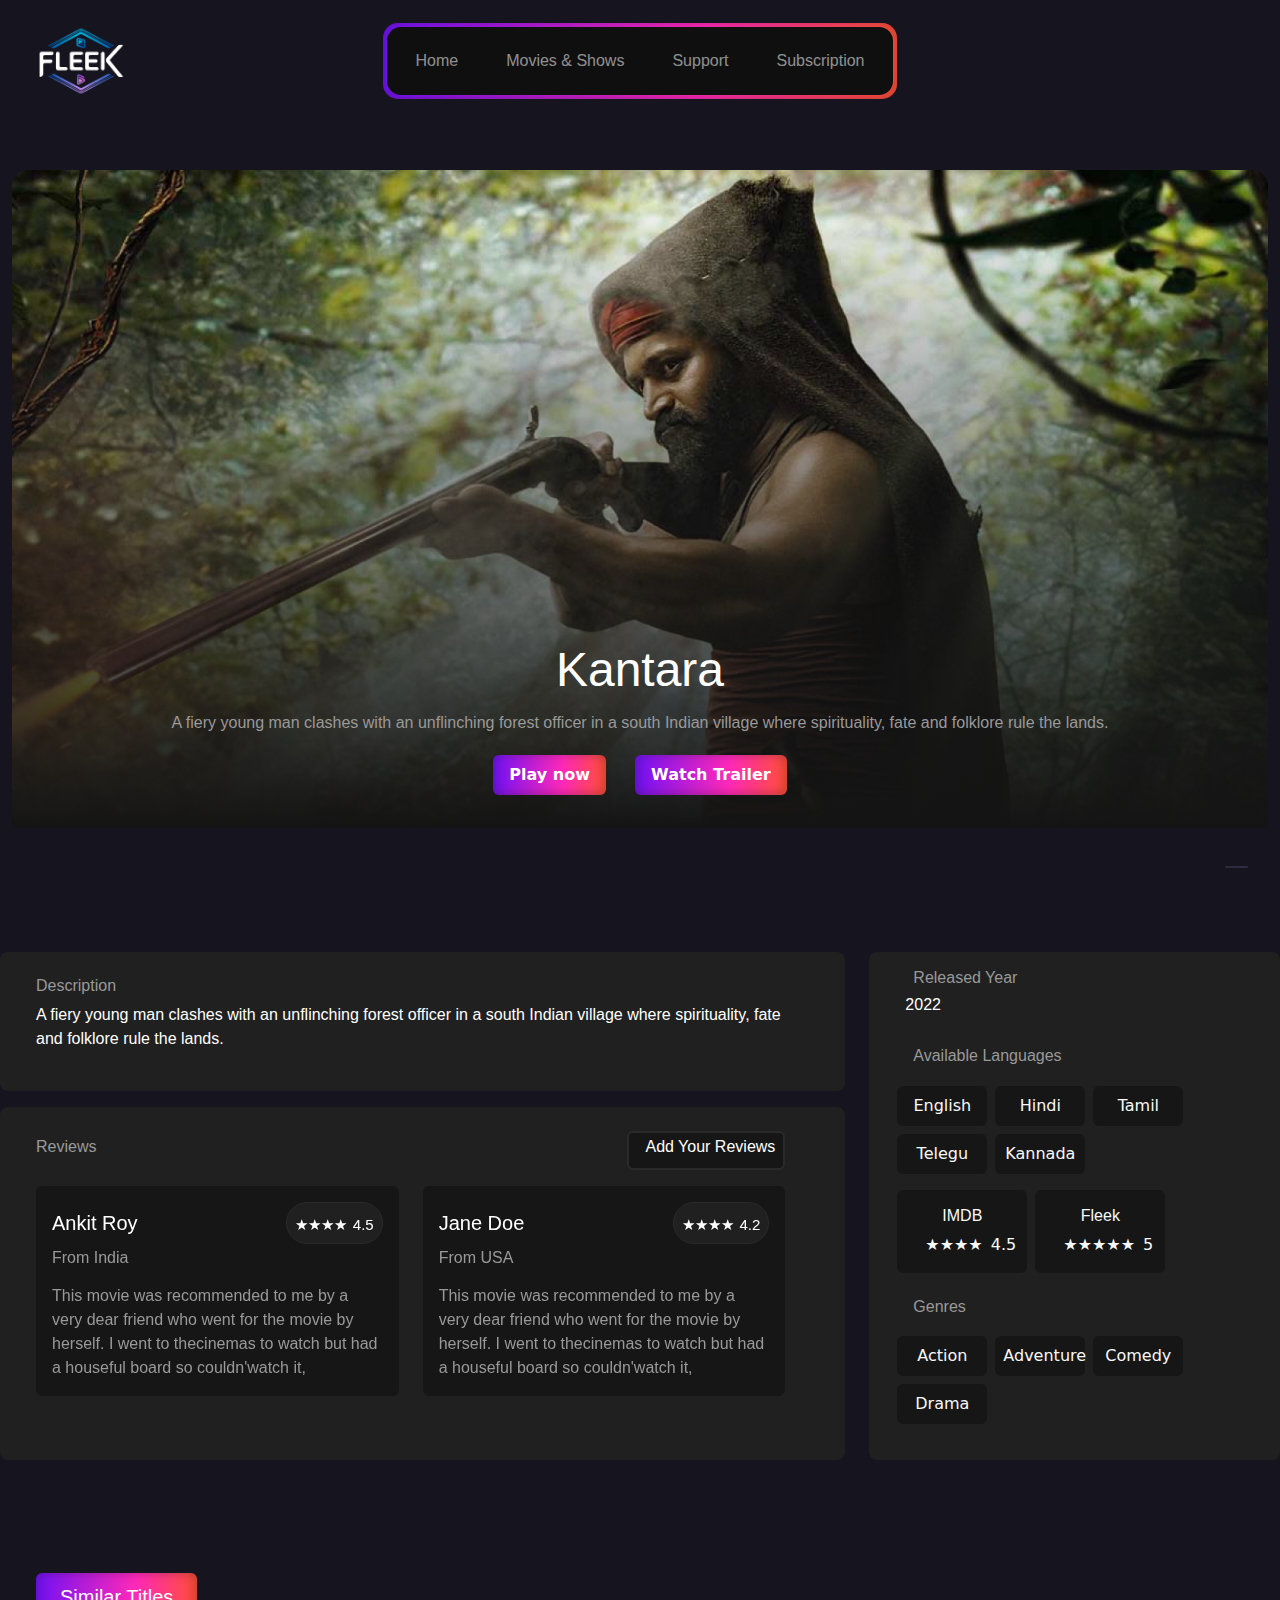
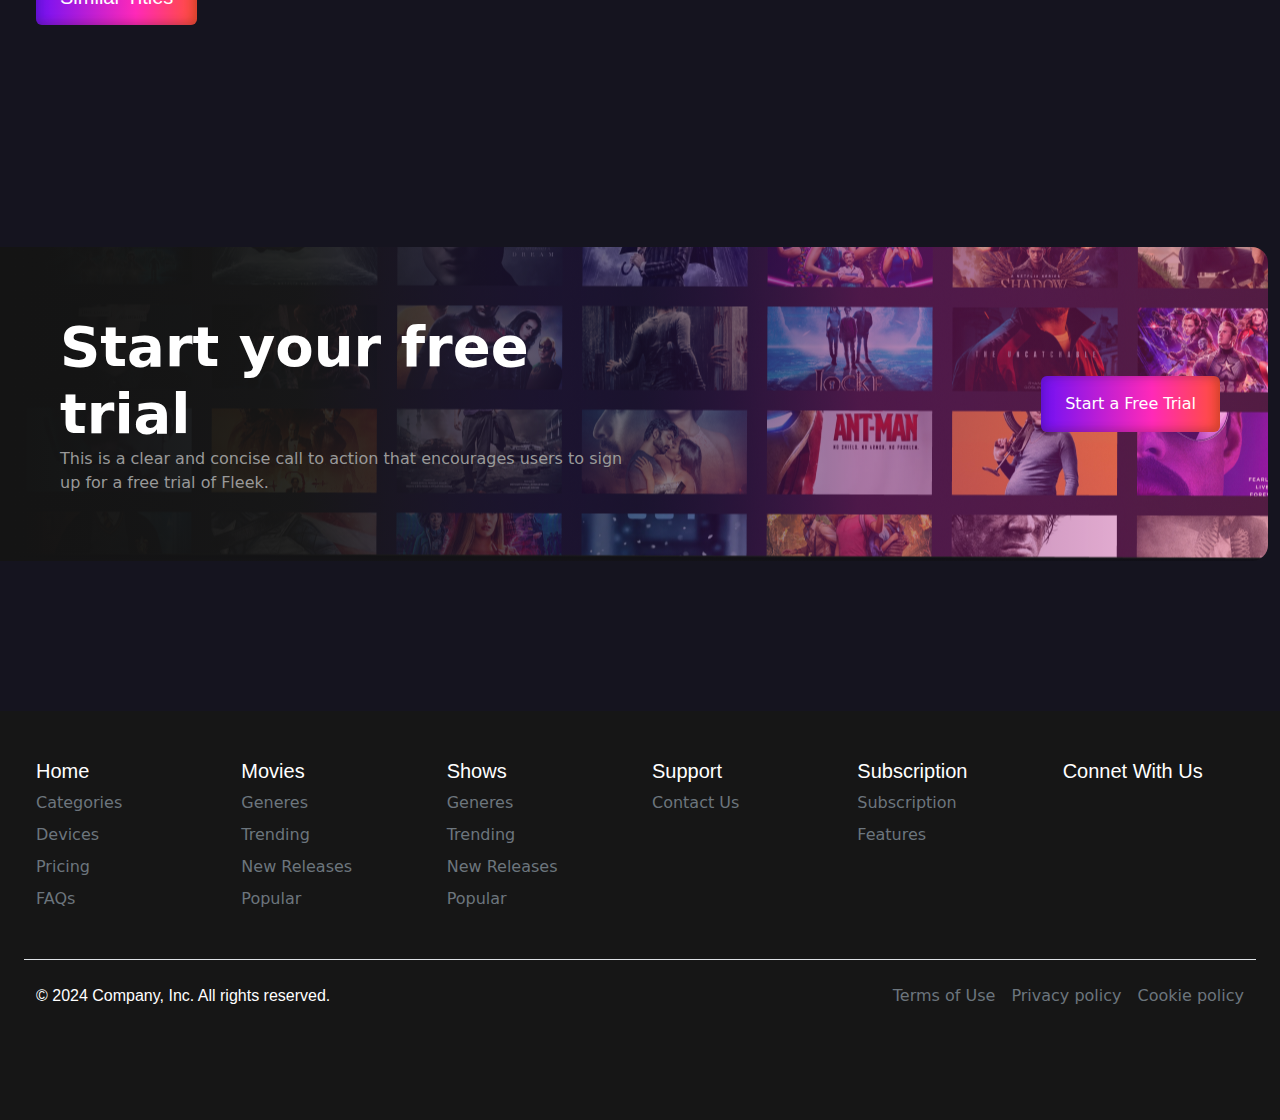
==== moviePlayer.html @ 399d99a6 "add" ====
<!DOCTYPE html>
<html lang="en">
  <head>
    <meta charset="UTF-8" />
    <meta name="viewport" content="width=device-width, initial-scale=1.0" />
    <title>Movies player</title>
    <link rel="stylesheet" href="assets/css/bootstrap.min.css" />
    <link rel="stylesheet" href="assets/css/style.css" />
    <link
      rel="stylesheet"
      href="https://cdn.jsdelivr.net/npm/swiper@11/swiper-bundle.min.css"
    />
    <script src="https://ajax.googleapis.com/ajax/libs/jquery/3.7.1/jquery.min.js"></script>
    <script
      src="https://cdn.jsdelivr.net/npm/swiper@11/swiper-bundle.min.js"
      defer
    ></script>
    <script src="assets/js/bootstrap.bundle.min.js" defer></script>
    <script src="assets/js/m&sPlayer.js" defer></script>
    <script src="assets/js/temp/tempApi.js" defer></script>
    <script src="assets/js/script.js" defer></script>
    <script src="assets/js/searchMoviesAndTv.js" defer></script>
  </head>
  <body>
    <!-- navigation bar -->
    <div class="header"></div>
    <!-- hero section -->
    <div class="container-xxl">
      <div class="card mt-5 rounded-5 border-0">
        <img
          src="assets/img/moviePcPoster.png"
          alt=""
          class="card-img rounded-4 d-none d-sm-block"
        />
        <img
          src="assets/img/movieMobilePoster.png"
          alt=""
          class="card-img rounded-4 d-block d-sm-none"
        />
        <div
          class="card-img-overlay rounded-3 d-flex flex-column justify-content-end align-items-center"
          style="
            background: linear-gradient(
              360deg,
              rgba(20, 20, 20, 1) 0%,
              rgba(20, 20, 20, 0) 100%
            );
          "
        >
          <div
            class="playerSectionTxt d-flex flex-column justify-content-center align-items-center gap-4 gap-sm-1"
          >
            <h1 class="display-5" style="color: #fff">Kantara</h1>
            <p class="d-none d-lg-block" style="color: #999">
              A fiery young man clashes with an unflinching forest officer in a
              south Indian village where spirituality, fate and folklore rule
              the lands.
            </p>
            <div class="text-center">
              <button
                class="border-0 btn-base rounded py-1 py-sm-2 px-2 px-sm-3"
              >
                <i class="bi bi-play-fill text-white"></i>
                <span class="text-white fw-semibold">Play now</span>
              </button>
              <button
                class="ms-0 ms-sm-4 btn-base border-0 rounded py-1 py-sm-2 px-2 px-sm-3"
              >
                <i class="bi bi-play-fill text-white"></i>
                <span class="text-white fw-semibold">Watch Trailer</span>
              </button>
            </div>
          </div>
        </div>
      </div>
    </div>
    <!-- movie detail -->
    <div class="moviesDetail">
      <section class="container-xxl">
        <div class="row gx-5">
          <!-- 1st coulmn -->

          <div class="col-12 col-lg-8 mt-4">
            <!-- description -->

            <div
              class="row rounded-3 mb-3 p-2 p-sm-4"
              style="background-color: #202020"
            >
              <div class="text container">
                <div class="row">
                  <h6 style="color: #999999">Description</h6>
                </div>
                <div class="row">
                  <p style="color: #ffffff">
                    A fiery young man clashes with an unflinching forest officer
                    in a south Indian village where spirituality, fate and
                    folklore rule the lands.
                  </p>
                </div>
              </div>
            </div>

            <!-- Review container -->

            <div
              class="row rounded-3 p-1 p-sm-4"
              style="background-color: #202020"
            >
              <div class="review container">
                <!-- Review button -->

                <div class="row mb-3">
                  <div class="row">
                    <div
                      class="d-flex justify-content-between align-items-center flex-row"
                    >
                      <h6 style="color: #999">Reviews</h6>

                      <button
                        class="btn btn-sm rounded-2 gap-2 d-flex align-items-center"
                        style="
                          background-color: #161616;
                          color: #fff;
                          border: 2px solid #2a2a2a;
                        "
                      >
                        <i class="bi bi-plus-lg"> </i>

                        <h6>Add Your Reviews</h6>
                      </button>
                    </div>
                  </div>
                </div>

                <!-- Review cards -->
                 
                 <div class="swiper myswiper">
                   <div class="row mb-3 swiper-wrapper " id="review-cards"></div>
                 </div>

                <!-- Slider btn -->

                <div class="row d-flex justify-content-center">
                  <div class="text-center">
                    <button class="btn">
                      <span style="font-size: 1.5rem"
                        ><i class="bi bi-arrow-left text-white"></i
                      ></span>
                    </button>

                    <button class="btn">
                      <span style="font-size: 1.5rem"
                        ><i class="bi bi-arrow-right text-white"></i
                      ></span>
                    </button>
                  </div>
                </div>
              </div>
            </div>
          </div>

          <!-- 2nd coulmn -->

          <div class="col-12 col-lg-4 mt-4 mt-sm-0">
            <div
              class="row rounded-3 my-4 px-sm-4 px-3 py-sm-3 py-3"
              style="background-color: #202020"
            >
              <div class="row mb-2" id="released-year"></div>
              <div class="row mb-2" id="available-languages"></div>
              <div class="row d-flex mb-2" id="languages"></div>
              <div class="row mb-2" id="ratings"></div>
              <div class="row mb-3" id="genres"></div>
            </div>
          </div>
        </div>
      </section>
    </div>

    <!-- card slider -->

    <!-- button -->
    <div
      class="container-xxl d-flex align-items-center justify-content-center justify-content-sm-start"
      style="height: 100px; margin-top: 65px"
    >
      <div
        class="pt-1 text-white btn-base fw-500 rounded-2 d-flex gap-1 mx-0 mx-sm-4"
      >
        <div class="border-0 px-4 py-2 text-white fw-500 h5 rounded-2">
          Similar Titles
        </div>
      </div>
    </div>

    <!-- slider -->
    <div class="container-xxl mt-5 d-none d-sm-block">
      <div class="swiper mySwiper">
        <div class="swiper-wrapper tt"></div>
      </div>
    </div>
    <div class="container-xxl mt-5 d-block d-sm-none">
      <div class="swiper mySwiperMobile">
        <div class="swiper-wrapper tt"></div>
      </div>
    </div>

    <!-- subscription -->
    <div class="subs"></div>
    <!-- footer -->
    <div class="footer container-fluid" style="background-color: #161616"></div>
    <div class="bottom-To-Top">
      <a href="#" class="back-to-top"
        ><span><i class="bi bi-arrow-up-short"></i></span
      ></a>
    </div>
  </body>
</html>
---- assets/css/style.css ----
/* card */

* {
  padding: 0;
  margin: 0;
  box-sizing: border-box;
  scroll-behavior: smooth
}

@import url("https://fonts.googleapis.com/css2?family=Open+Sans:ital,wght@0,300..800;1,300..800&display=swap");

@import url("https://fonts.googleapis.com/css2?family=Montserrat:wght@400;700&family=Roboto:wght@400;700&display=swap");
body {
  background-color: #15141f !important;
  margin: 0;
  padding: 0;
}

h1,
h2,
h3,
h4,
h5,
h6 {
  font-family: "Montserrat", sans-serif;
}
.h1,
.h2,
.h3,
.h4,
.h5,
.h6 {
  font-family: "open-sans", sans-serif;
}
p {
  font-family: "Open-sans", sans-serif;
}

a {
  text-decoration: none;
  color: white;
  display: inline-block;
}

li {
  list-style: none;
}

/* footer */
.footer {
  margin-top: 150px;
}

/* header*/
.header {
  position: relative;
  z-index: 1;
}

.fleekNav {
  background-color: #0f0f0f;
  border-radius: 14px;
}
.fleekNav a:hover {
  background-color: #1a1a1a;
}

.fleekNav a:active {
  background-color: #1a1a1a;
}

.fleekNavBorder {
  background-image: linear-gradient(
    to right,
    #5a0dff -5%,
    #ff29b8 31%,
    #ff581c,
    #ff29b8,
    #5a0dff
  );
  box-shadow: 5px 2px 10px 0px rgba(45, 23, 70, 0.2) inset,
    -5px -3px 8px 0px rgba(71, 23, 11, 0.2) inset;
  background-size: 200% 100%;
  transition: all 0.4s ease-in-out;
  border-radius: 15px;
}

.fleekNavBorder:hover {
  background-position: 90% 0;
  transition: all 0.4s ease-in-out;
  box-shadow: 0px 0px 20px rgba(255, 53, 144, 0.5);
}

/* home hero section */
.homeHero {
  position: absolute;
  top: 0;
  left: 0;
  width: 100%;
  height: 100vh;
  background-size: cover;
  background-position: center;
  z-index: -1;
}

.homeSectionTxt {
  height: 4%;
}
img {
  background-position: center;
  background-repeat: no-repeat;
  background-size: cover;
}

/* subscription */

.subs {
  margin-top: 150px;
}
#subImg {
  /* background-image: url(/assets/img/trial.png); */
  background-image: url("../../assets/img/trial.png");
  background-repeat: no-repeat;
  background-position: center;
  height: 314px;
}

.subcBackground {
  background: linear-gradient(
    180deg,
    rgba(20, 20, 20, 1) 0%,
    rgba(20, 20, 20, 0) 100%
  );
}

/* Desktop view (min-width: 576px) */
@media (min-width: 576px) {
  .subcBackground {
    background: linear-gradient(
      90deg,
      rgba(20, 20, 20, 1) 0%,
      rgba(20, 20, 20, 0) 100%
    );
  }
}

/* price card */
.price {
  margin-top: 150px;
}
.subsPlan {
  margin-top: 50px;
}

.btn1 {
  background-color: #202020;
}
.btn2 {
  background-color: #0f0f0f;
}
/* faq */

.faq {
  margin-top: 150px;
}
.fqs {
  display: none;
}

/* support */
.supp {
  margin-top: 50px;
}

/* movies & shows hero section */

.movieShowHeroSection {
  margin-top: 50px;
}

.gradient-background {
  background: linear-gradient(
    360deg,
    rgba(20, 20, 20, 1) 0%,
    rgba(20, 20, 20, 0) 100%
  );
  height: 100%;
  position: absolute;
  top: 0;
  left: 0;
  width: 100%;
  z-index: 1;
}

/* movie and show details */
.showsDetail {
  margin-top: 100px;
}
.moviesDetail {
  margin-top: 100px;
}

/* movie and show player */

.playerSectionTxt {
  height: 30%;
}

.movie-card-small:hover::before {
  width: 100%;
  height: 100%;
  top: 0;
  left: 0;
}
.movie-card-small::before {
  content: "";
  position: absolute;
  top: 70%;
  left: 50%;
  width: 0;
  height: 0;
  background-image: linear-gradient(
    180deg,
    rgba(17, 17, 17, 0.8) 0%,
    rgba(24, 24, 24, 0.8) 100%
  );
  transition: all 600ms ease;
  mix-blend-mode: soft-light;
}

.movie-card-small {
  border-radius: 20px;
  overflow: hidden;
}
/* img {
  height: auto;
  max-width: 100%;
  border: none;
  border-radius: 0;
  box-shadow: none;
} */

.movie-card-small:hover .video-play-btn {
  visibility: visible;
  opacity: 1;
  margin-top: -41px;
}

.movie-card-small:hover .video-play-btn {
  top: 58%;
  visibility: visible;
  opacity: 1;
  margin-top: -65px;
}

.movie-card-small .details h4 a,
a:focus,
a:active {
  text-decoration: none;
  outline: none;
  color: inherit;
}

.video-play-btn {
  width: 80px;
  height: 80px;
  line-height: 77px;
  border-radius: 50%;
  display: inline-block;
  background: linear-gradient(
    133deg,
    rgba(255, 255, 255, 0.27) 12.14%,
    rgba(255, 255, 255, 0.09) 86.99%
  );
  top: 45%;
  left: 50%;
  transform: translate(-50%, -50%);
  backdrop-filter: blur(7.5px);
  transition: all 600ms;
  visibility: hidden;
  opacity: 0;
  text-align: center;
}

.video-play-btn svg {
  margin-left: 5px;
  color: #eee;
}

.movie-card-small:hover .video-play-btn {
  visibility: visible;
}

.movie-card-small .details {
  width: 100%;
  bottom: -11px;
  background: rgba(255, 255, 255, 0.1);
  backdrop-filter: blur(50px);
  border-radius: 14px;
  padding: 10px;
  margin-bottom: -100%;
  transition: margin 600ms;
}

.movie-card-small:hover .details {
  margin-bottom: 0;
}

.movie-card-small .details .movie-name {
  font-weight: 600;
  background-image: linear-gradient(
    92deg,
    #5a0dff 0%,
    #ff29b8 20.6%,
    #ff581c 45%,
    #fff 55%
  );
  background-size: 220% 100%;
  background-position: 100% 50%;
  color: transparent;
  -webkit-background-clip: text;
  background-clip: text;
  background-repeat: no-repeat;
  transition: all 300ms ease-out;
}

.movie-card-small .details .movie-name:hover {
  background-position: 0% 50%;
}

.movie-card-small .details .movie-name,
.movie-card-small .details .movie-info {
  margin-bottom: 6px;
}
.movie-card-small .details ul {
  color: #e2e2e2;
  line-height: 1;
  display: flex;
  align-items: center;
  justify-content: center;
  gap: 3px;
}

.movie-card-small .details .movie-info li {
  display: flex;
  align-items: center;
  gap: 4px;
  color: #e2e2e2;
  margin: 0px 1px;
}

.movie-card-small .details .movie-info li img {
  filter: brightness(100);
}
.movie-card-small .details .movie-info li img {
  margin-top: 1px;
  filter: brightness(1.4);
  width: 16px;
}

.movie-card-small .details ul li {
  display: inline-block;
}

/*  custom scrollbar  */

::-webkit-scrollbar {
  width: 12px;
  height: 12px;
  background-color: #f5f5f5;
}

::-webkit-scrollbar-track {
  background-color: #15141f;
}

::-webkit-scrollbar-thumb {
  background-image: linear-gradient(
    to top,
    #5a0dff -5%,
    #ff29b8 31%,
    #ff581c,
    #ff29b8,
    #5a0dff
  );
  box-shadow: 5px 2px 10px 0px rgba(45, 23, 70, 0.2) inset,
    -5px -3px 8px 0px rgba(71, 23, 11, 0.2) inset;
  background-size: 200% 100%;
  transition: all 0.4s ease-in-out;
  border-radius: 10px;
}

::-webkit-scrollbar-thumb:hover {
  background-position: 90% 0;
  transition: all 0.4s ease-in-out;
  box-shadow: 0px 0px 20px rgba(255, 53, 144, 0.5);
}

/* btn gradeint */
.btn-base {
  background-image: linear-gradient(
    to right,
    #5a0dff -5%,
    #ff29b8 31%,
    #ff581c,
    #ff29b8,
    #5a0dff
  );
  box-shadow: 5px 2px 10px 0px rgba(45, 23, 70, 0.2) inset,
    -5px -3px 8px 0px rgba(71, 23, 11, 0.2) inset;
  background-size: 200% 100%;
  transition: all 0.4s ease-in-out;
}

.btn-base:hover {
  background-position: 90% 0;
  transition: all 0.4s ease-in-out;
  box-shadow: 0px 0px 20px rgba(255, 53, 144, 0.5);
}

/* movie hero section */
.owl-stage-outer {
  border-radius: 25px;
}

/* search icon */

#searchInput {
  top: 43px;
  right: 20%;
  width: 233px;
  border: 3px solid rgba(52, 48, 135);
  background-color: #141414;
  color: #999;
  outline: none;
  /* transition: 1s; */
}

@media (min-width: 1024px) {
  #searchInput {
    right: 61px;
    top: 104px;
  }
}
@media (min-width: 1440px) {
  #searchInput {
    right: 11%;
    top: 44px;
  }
}
@media (min-width: 1900px) {
  #searchInput {
    right: 20%;
    top: 44px;
  }
}

#searchInput::placeholder {
  color: #999;
}

.searchPanelBg {
  margin-top: 47px;
  height: 100vh;
  position: absolute;
  left: 299px;
  z-index: 1;
}

/* form phone no. */

.select-box {
  position: relative;
}

.select-box input {
  width: 100%;
  /* padding: 1rem 0.6rem */
  /* font-size: 1.1rem; */
  border: none;
  border-left: 0.1rem solid #262626;
  background: none;
  outline: none;
  color: #eee;
}

input[type="tel"] {
  border-radius: 0 0.5rem 0.5rem 0;
}
/* 
.select-box input:focus {
  border-left: 0.1rem solid #262626 ;
} */

.selected-option {
  border: 1px solid #262626;
  border-radius: 0.5rem;
  overflow: hidden;

  display: flex;
  justify-content: space-between;
  align-items: center;
}

.selected-option div {
  position: relative;
  padding: 0px 43px 0 14.5px;
  text-align: center;
  cursor: pointer;
}

.selected-option div::after {
  position: absolute;
  content: "";
  right: 0.8rem;
  top: 50%;
  transform: translateY(-50%) rotate(45deg);

  width: 0.8rem;
  height: 0.8rem;
  border-right: 0.12rem solid #eee;
  border-bottom: 0.12rem solid #eee;

  transition: 0.2s;
}

.selected-option div.active::after {
  transform: translateY(-50%) rotate(225deg);
}

.select-box .options {
  position: absolute;
  top: 4rem;

  width: 100%;
  background-color: #141414;
  border: 1px solid #262626;
  border-radius: 0.5rem;

  display: none;
}

.select-box .options.active {
  display: block;
}

.select-box .options::before {
  position: absolute;
  content: "";
  left: 1rem;
  top: -1.2rem;

  width: 0;
  height: 0;
  border: 0.6rem solid transparent;
  border-bottom-color: var(--primary);
}

input.search-box {
  background-color: var(--primary);
  color: #fff;
  border-radius: 0.5rem 0.5rem 0 0;
  padding: 1.4rem 1rem;
  border: 1px solid #262626;
}

.select-box ol {
  list-style: none;
  max-height: 23rem;
  overflow: overlay;
}

.select-box ol::-webkit-scrollbar {
  width: 0.6rem;
}

.select-box ol::-webkit-scrollbar-thumb {
  width: 0.4rem;
  height: 3rem;
  background-color: #ccc;
  border-radius: 0.4rem;
}

.select-box ol li {
  padding: 1rem;
  display: flex;
  justify-content: space-between;
  cursor: pointer;
}

.select-box ol li.hide {
  display: none;
}

.select-box ol li:not(:last-child) {
  border-bottom: 0.1rem solid #262626;
  color: #999;
}

.select-box ol li:hover {
  background-color: #99999917;
}

.select-box ol li .country-name {
  margin-left: 0.4rem;
}

#first-name,
#last-name,
#email {
  background-color: transparent;
  color: #eee;
  border-color: #262626;
}

#first-name::placeholder,
#last-name::placeholder,
#email::placeholder {
  color: #999;
}

/* categories card */
* {
  margin: 0;
  padding: 0;
  box-sizing: border-box;
}

.category-card::before {
  content: "";
  position: absolute;
  top: 0;
  left: 0;
  width: 100%;
  height: 100%;
  border: 2px solid transparent;
  border-radius: 30px;
  background-color: #ff581c;
  background: linear-gradient(92deg, #5a0dff 0%, #ff29b8 38.6%, #ff581c 97.73%)
    border-box;
  -webkit-mask: linear-gradient(#fff, #fff) padding-box,
    linear-gradient(#fff, #fff);
  mask-composite: add, add;
  -webkit-mask-composite: destination-out;
  mask-composite: exclude;
  opacity: 0;
  transition: opacity 0.3s ease;
}
.category-card:hover::before {
  opacity: 1;
}

.category-card-wrapper {
  border-radius: 30px;

  overflow: hidden;
}

.category-card {
  border-radius: 30px;
  box-shadow: 0 0 0 2px #1d1d1d inset;
  background: linear-gradient(134deg, #151515 0.83%, #101010 100%);
  backdrop-filter: blur(10px);
  padding: 30px;
  padding-bottom: 25px;
  position: relative;
  display: flex;
  flex-direction: column;
  justify-content: space-between;
  width: 300px;
}

.category-card .thumbnail {
  border-radius: 15px;
  overflow: hidden;
  margin-bottom: 30px;
}
.category-card:hover .thumbnail .thumb-img {
  transform: scale(1.1);
}

.category-card .catdetails {
  display: flex;
  align-items: center;
  justify-content: space-between;
  position: relative;
  z-index: 1;
  gap: 55px;
  color: white;
}

.category-card .thumbnail .thumb-img {
  transition: transform 300ms ease;
}

.category-card .catdetails .title {
  font-size: 20px;
  font-weight: 400;
  text-transform: uppercase;
  margin-top: 3px;
  font-family: sans-serif;
}

a.hl-btn.cat-circle-btn {
  justify-content: center;
  width: 55px;
  height: 55px;
  border-radius: 50%;
  padding: 0;
  background: transparent;
}

.category-card .catdetails .cat-circle-btn {
  box-shadow: inset 0 0 0 1px rgba(255, 255, 255, 0.27);
  transition: background-image 300ms ease;
}

.category-card:hover .catdetails .cat-circle-btn {
  background-image: linear-gradient(
      139deg,
      rgba(255, 255, 255, 0.18) 19.65%,
      rgba(255, 255, 255, 0.03) 50.98%
    ),
    linear-gradient(92deg, #5a0dff 0%, #ff29b8 38.6%, #ff581c 97.73%);
}

img {
  height: auto;
  max-width: 100%;
  border: none;
  border-radius: 0;
  box-shadow: none;
}

.categories {
  margin-top: 180%;
}

@media (min-width: 576px) {
  .categories {
    margin-top: 60%;
  }
}

/* cards */
.series {
  display: none;
}

/* back to top button */
.back-to-top {
  position: fixed;
  bottom: 2rem;
  right: 2rem;
  display: inline-flex;
  align-items: center;
  justify-content: center;
  background-color: #2d2b3d ;
  cursor: pointer;
  border-radius: 0.5rem;
  padding: 1px 11.5px;
  text-decoration: none;
}

.back-to-top span {
  color: #fff;
  font-size: 3rem;
  transition: 0.2s ease-out;
}
.back-to-top:hover {
  background-image: linear-gradient(
    to right,
    #5a0dff -5%,
    #ff29b8 31%,
    #ff581c,
    #ff29b8,
    #5a0dff
  );
  box-shadow: 5px 2px 10px 0px rgba(45, 23, 70, 0.2) inset,
    -5px -3px 8px 0px rgba(71, 23, 11, 0.2) inset;
  background-size: 200% 100%;
  transition: all 0.4s ease-in-out;
}
.back-to-top:hover span {
  transform: translateY(-4px);
}
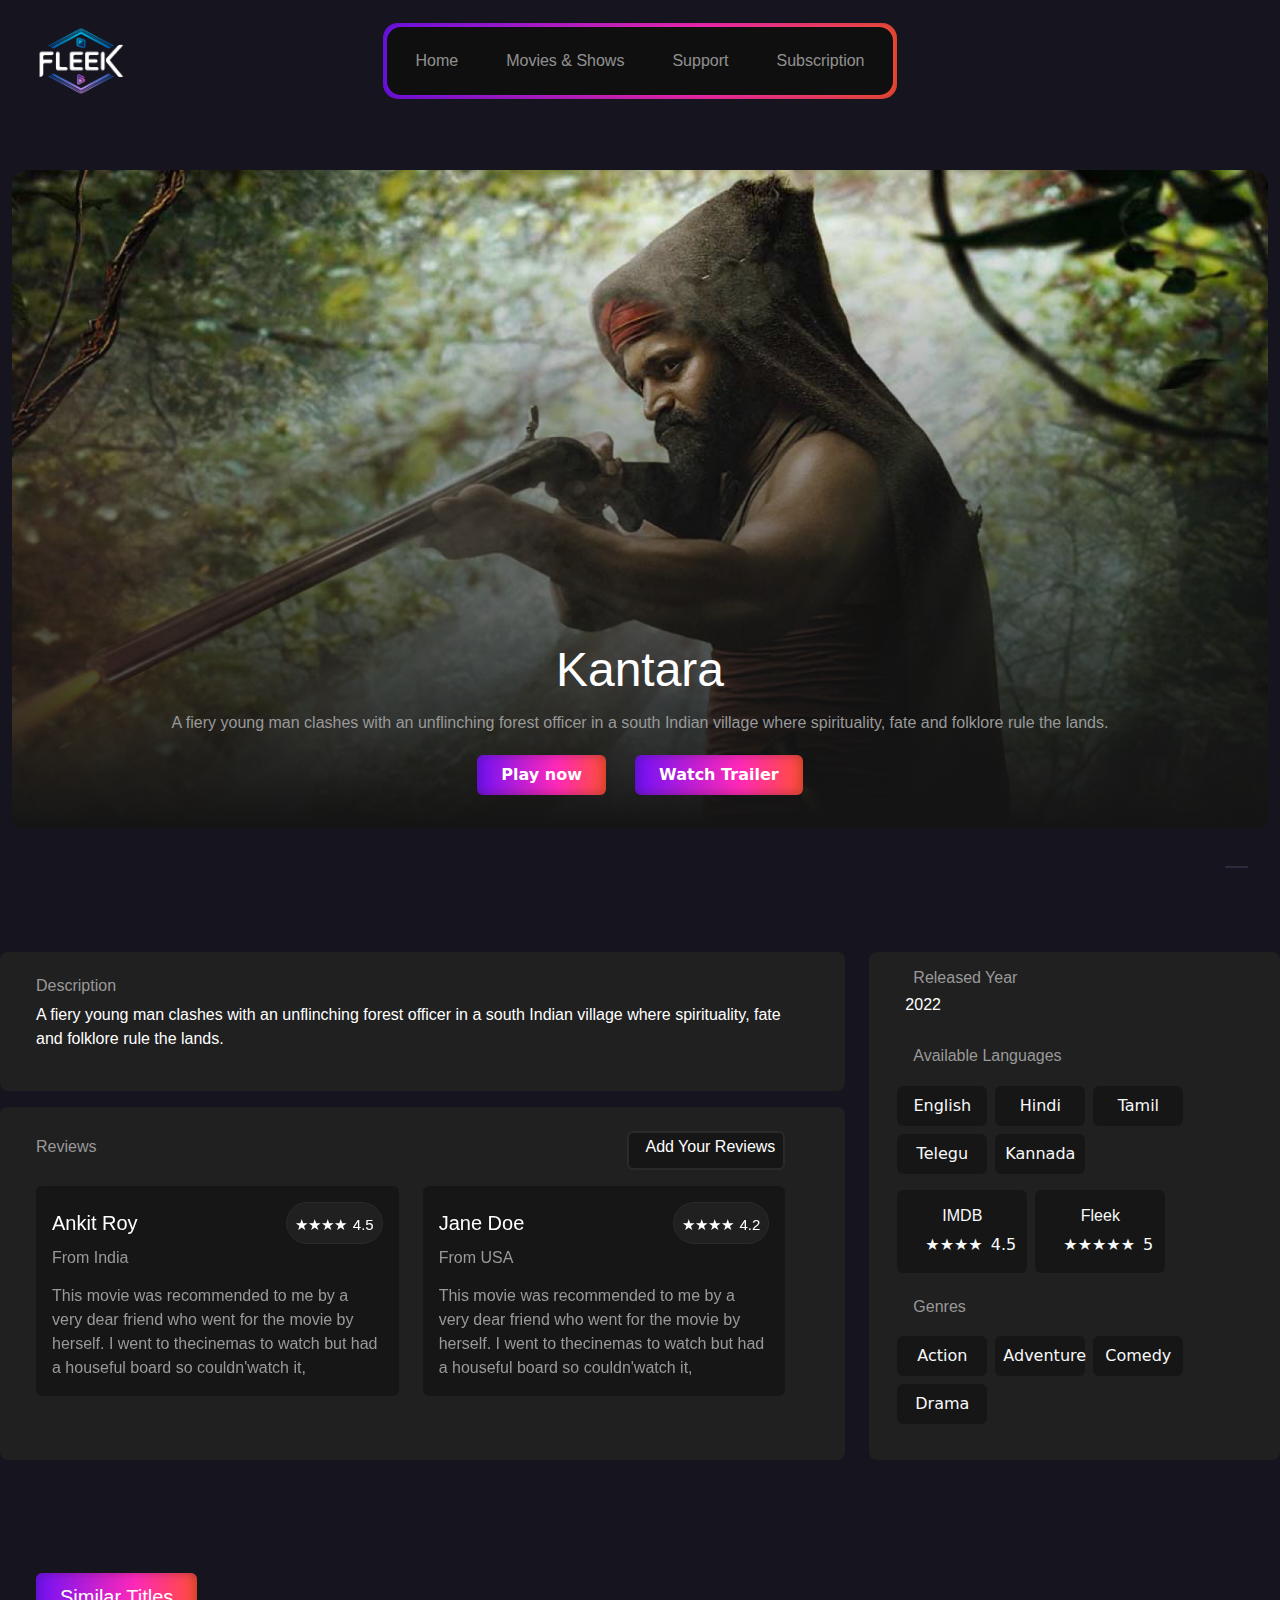
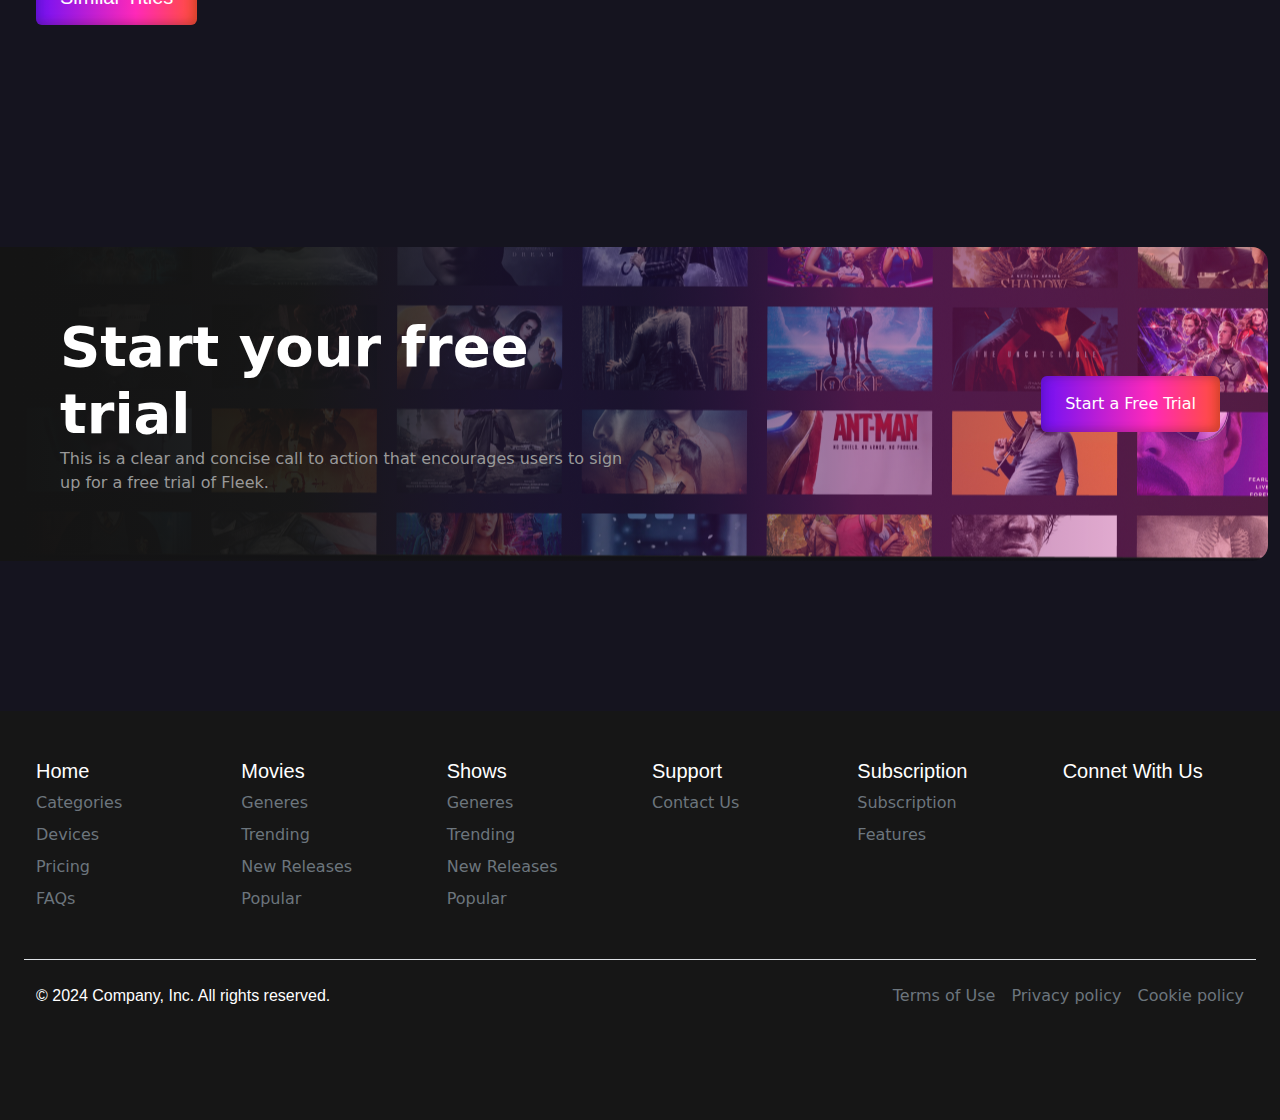
==== commit 347ca611: "add" ====
--- a/moviePlayer.html
+++ b/moviePlayer.html
@@ -58,13 +58,13 @@
             </p>
             <div class="text-center">
               <button
-                class="border-0 btn-base rounded py-1 py-sm-2 px-2 px-sm-3"
+                class="border-0 btn-base rounded py-1 py-sm-2 px-3 px-sm-4"
               >
                 <i class="bi bi-play-fill text-white"></i>
                 <span class="text-white fw-semibold">Play now</span>
               </button>
               <button
-                class="ms-0 ms-sm-4 btn-base border-0 rounded py-1 py-sm-2 px-2 px-sm-3"
+                class="ms-0 ms-sm-4 btn-base border-0 rounded py-1 py-sm-2 px-3 px-sm-4"
               >
                 <i class="bi bi-play-fill text-white"></i>
                 <span class="text-white fw-semibold">Watch Trailer</span>
--- a/assets/css/style.css
+++ b/assets/css/style.css
@@ -1,10 +1,12 @@
 /* card */
+html {
+  scroll-behavior: smooth;
+}
 
 * {
   padding: 0;
   margin: 0;
   box-sizing: border-box;
-  scroll-behavior: smooth
 }
 
 @import url("https://fonts.googleapis.com/css2?family=Open+Sans:ital,wght@0,300..800;1,300..800&display=swap");
@@ -149,7 +151,7 @@
   margin-top: 150px;
 }
 .subsPlan {
-  margin-top: 50px;
+  margin-top: 150px;
 }
 
 .btn1 {
@@ -169,7 +171,7 @@
 
 /* support */
 .supp {
-  margin-top: 50px;
+  margin-top: 150px;
 }
 
 /* movies & shows hero section */
@@ -738,7 +740,7 @@
 
 @media (min-width: 576px) {
   .categories {
-    margin-top: 60%;
+    margin-top: 57%;
   }
 }
 
@@ -755,7 +757,7 @@
   display: inline-flex;
   align-items: center;
   justify-content: center;
-  background-color: #2d2b3d ;
+  background-color: #2d2b3d;
   cursor: pointer;
   border-radius: 0.5rem;
   padding: 1px 11.5px;
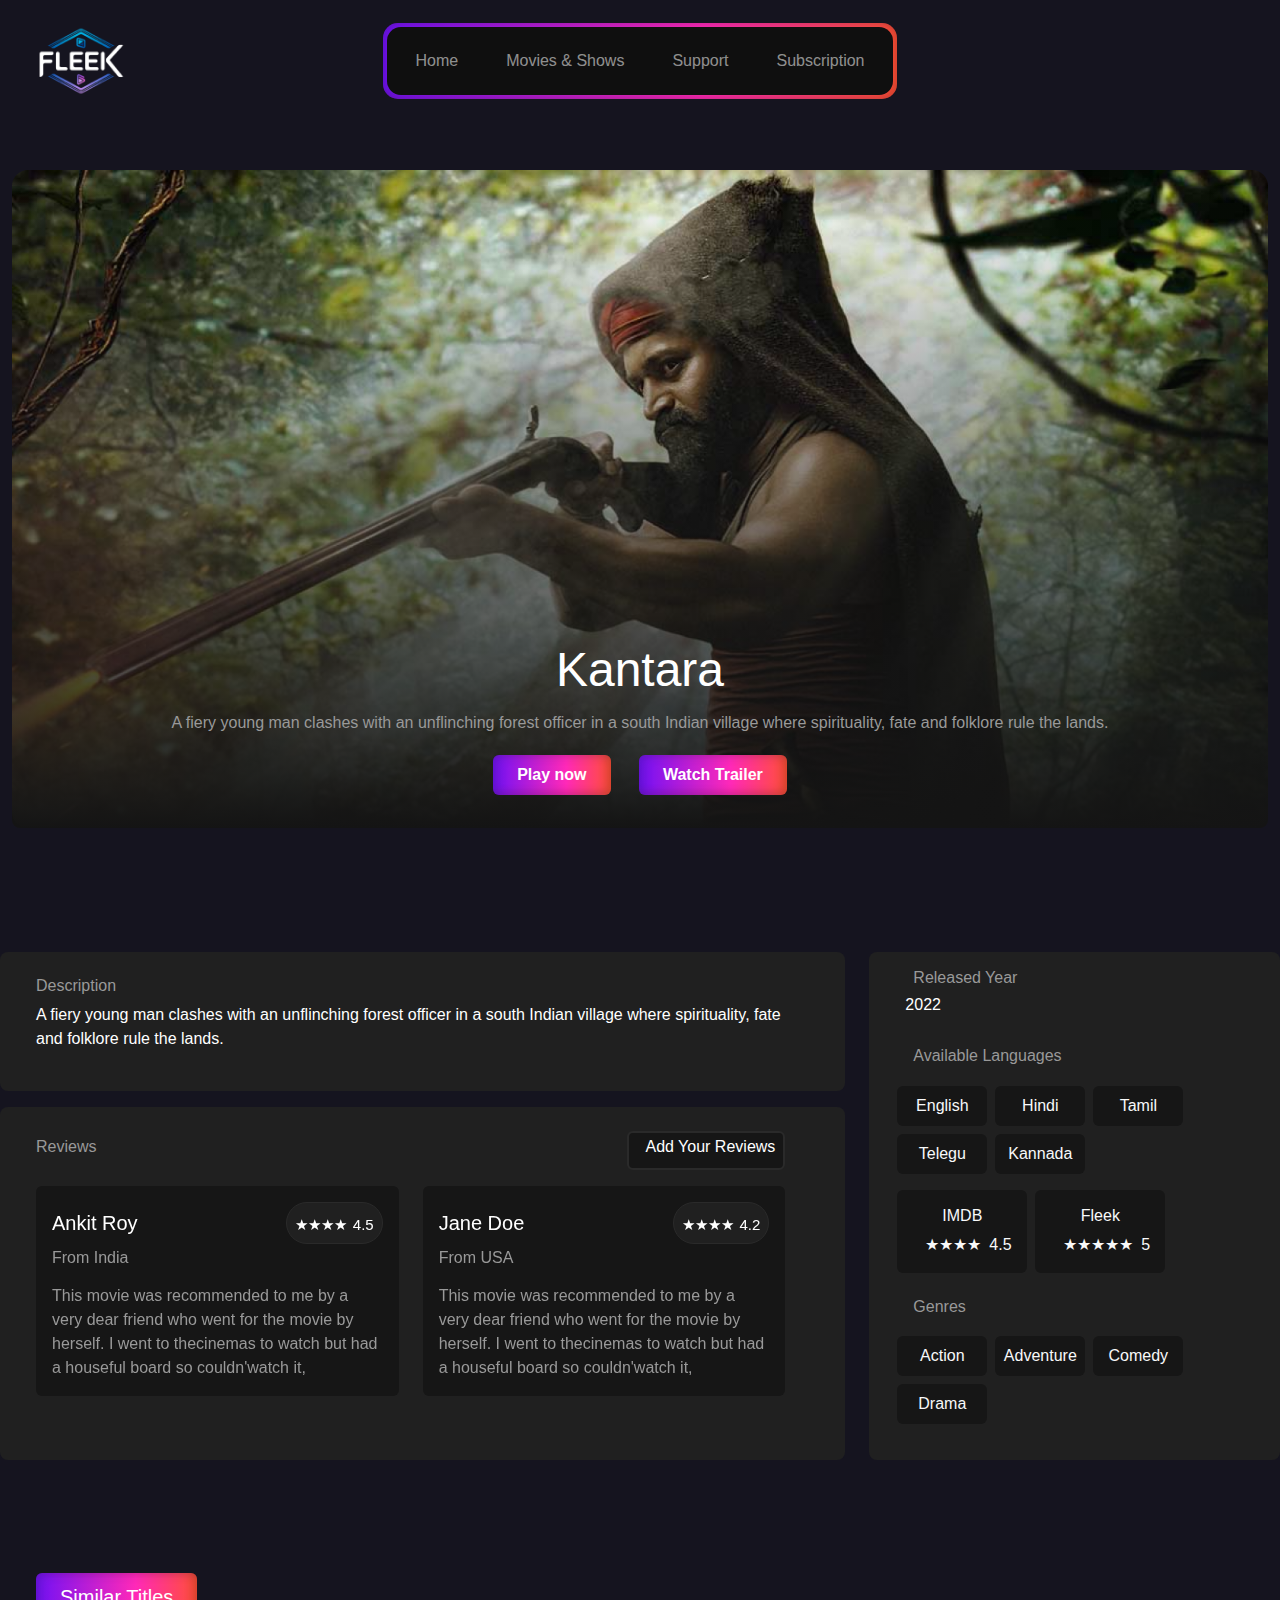
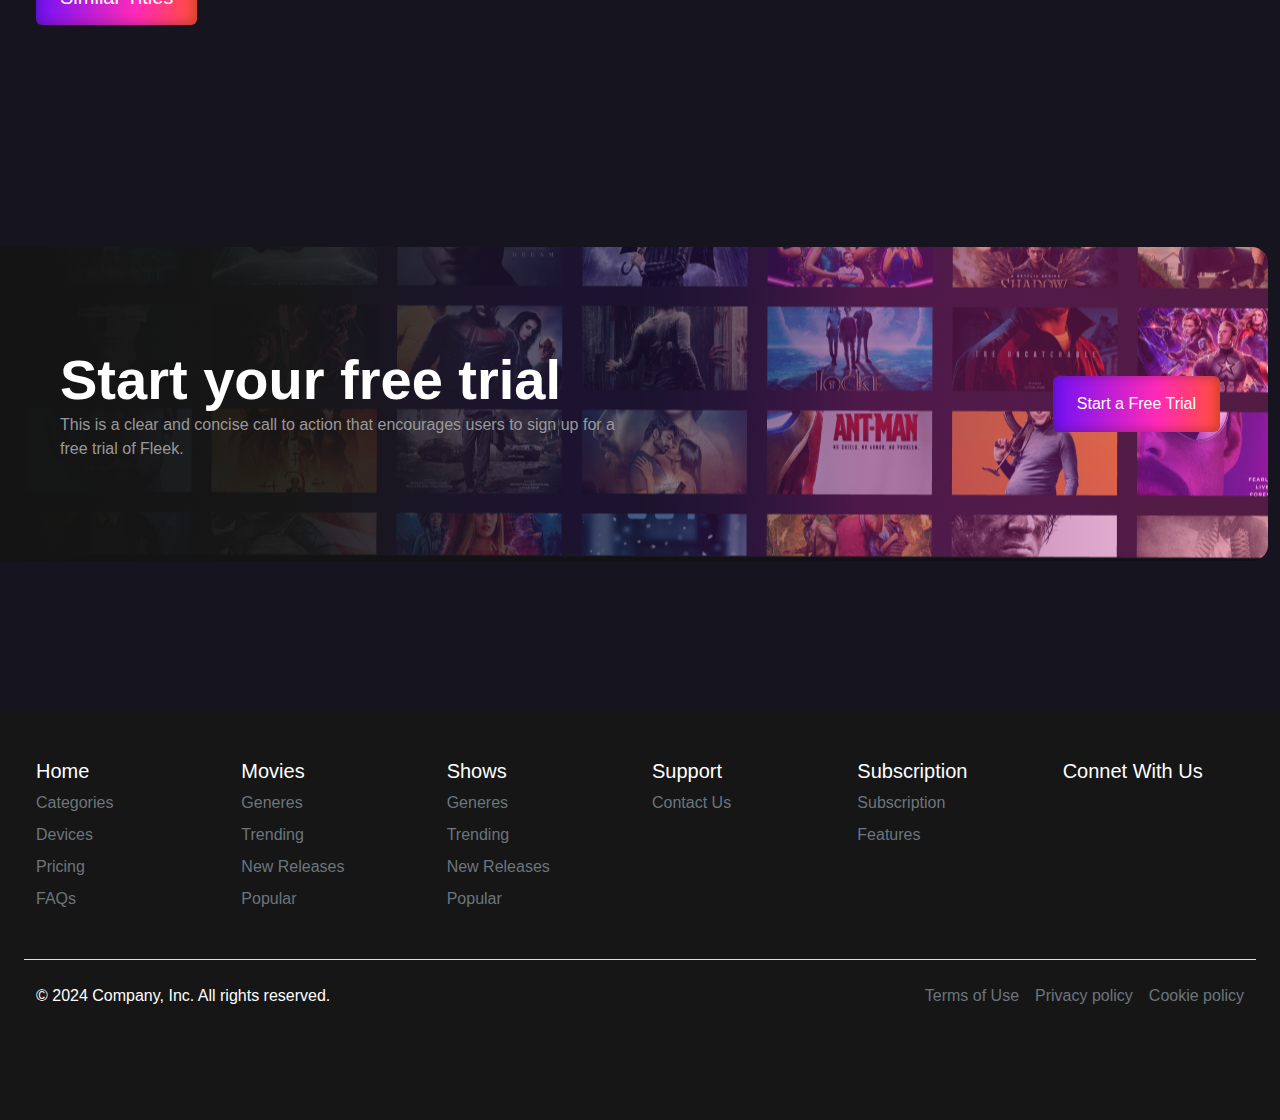
==== commit b1dc54b3: "add" ====
--- a/moviePlayer.html
+++ b/moviePlayer.html
@@ -215,5 +215,7 @@
         ><span><i class="bi bi-arrow-up-short"></i></span
       ></a>
     </div>
+    <div class="bg-navItems d-block d-sm-none">
+     </div>
   </body>
 </html>
--- a/assets/css/style.css
+++ b/assets/css/style.css
@@ -7,11 +7,12 @@
   padding: 0;
   margin: 0;
   box-sizing: border-box;
-}
+  font-family: "Helvetica Neue", sans-serif;
+}
+/* @import url("https://fonts.googleapis.com/css2?family=Montserrat:wght@400;700&family=Roboto:wght@400;700&display=swap"); */
 
 @import url("https://fonts.googleapis.com/css2?family=Open+Sans:ital,wght@0,300..800;1,300..800&display=swap");
 
-@import url("https://fonts.googleapis.com/css2?family=Montserrat:wght@400;700&family=Roboto:wght@400;700&display=swap");
 body {
   background-color: #15141f !important;
   margin: 0;
@@ -32,10 +33,10 @@
 .h4,
 .h5,
 .h6 {
-  font-family: "open-sans", sans-serif;
+  font-family: "Helvetica Neue", sans-serif;
 }
 p {
-  font-family: "Open-sans", sans-serif;
+  font-family: "", sans-serif;
 }
 
 a {
@@ -153,6 +154,9 @@
 .subsPlan {
   margin-top: 150px;
 }
+.subscripPlan {
+  margin-top: 50px;
+}
 
 .btn1 {
   background-color: #202020;
@@ -171,7 +175,7 @@
 
 /* support */
 .supp {
-  margin-top: 150px;
+  margin-top: 50px;
 }
 
 /* movies & shows hero section */
@@ -234,13 +238,6 @@
   border-radius: 20px;
   overflow: hidden;
 }
-/* img {
-  height: auto;
-  max-width: 100%;
-  border: none;
-  border-radius: 0;
-  box-shadow: none;
-} */
 
 .movie-card-small:hover .video-play-btn {
   visibility: visible;
@@ -427,7 +424,7 @@
 
 /* search icon */
 
-#searchInput {
+.searchInput {
   top: 43px;
   right: 20%;
   width: 233px;
@@ -439,34 +436,46 @@
 }
 
 @media (min-width: 1024px) {
-  #searchInput {
+  .searchInput {
     right: 61px;
     top: 104px;
   }
 }
 @media (min-width: 1440px) {
-  #searchInput {
+  .searchInput {
     right: 11%;
     top: 44px;
   }
 }
+@media (min-width: 430px) and (max-width: 770px) {
+  .searchInput {
+    right: 9%;
+    top: 44px;
+  }
+}
+
+@media (max-width: 429px) {
+  .searchInput {
+    right: 9%;
+    top: 100px;
+  }
+}
 @media (min-width: 1900px) {
-  #searchInput {
+  .searchInput {
     right: 20%;
     top: 44px;
   }
 }
 
-#searchInput::placeholder {
+.searchInput::placeholder {
   color: #999;
 }
 
 .searchPanelBg {
-  margin-top: 47px;
   height: 100vh;
   position: absolute;
-  left: 299px;
   z-index: 1;
+  margin-top: 50px;
 }
 
 /* form phone no. */
@@ -752,21 +761,21 @@
 /* back to top button */
 .back-to-top {
   position: fixed;
-  bottom: 2rem;
-  right: 2rem;
+  bottom: 5rem;
+  right: 1rem;
   display: inline-flex;
   align-items: center;
   justify-content: center;
   background-color: #2d2b3d;
   cursor: pointer;
   border-radius: 0.5rem;
-  padding: 1px 11.5px;
+  padding: 0px 10px;
   text-decoration: none;
 }
 
 .back-to-top span {
   color: #fff;
-  font-size: 3rem;
+  font-size: 40px;
   transition: 0.2s ease-out;
 }
 .back-to-top:hover {
@@ -786,3 +795,126 @@
 .back-to-top:hover span {
   transform: translateY(-4px);
 }
+
+/* extra section */
+.thirdCard {
+  width: 335px;
+  height: 270px;
+  background-color: #1b1b1b;
+  color: white;
+  padding: 50px 15px 35px 15px;
+  background-color: transparent;
+  background-image: linear-gradient(136deg, #1b1b1b 0%, #1b1b1b 100%);
+  border-radius: 30px 30px 30px 30px;
+}
+
+.thirdCard:hover {
+  box-shadow: 0px 7px 15px rgba(255, 255, 255, 0.07);
+}
+.thirdCardImg {
+  height: auto;
+  max-width: 100%;
+  border: none;
+  border-radius: 0;
+  box-shadow: none;
+  transition-duration: 0.4s;
+}
+
+.thirdCard:hover .thirdCardImg {
+  transform: scale(1.2);
+}
+
+.navigationMobile {
+  width: 100%;
+  height: 70px;
+  background: #15141f;
+  position: relative;
+  display: flex;
+  justify-content: center;
+  align-items: center;
+  border-radius: 10px 10px 0px 0px;
+}
+.navigationMobile ul {
+  display: flex;
+  margin-bottom: 0px;
+  padding-left: 0px;
+}
+.navigationMobile ul li {
+  position: relative;
+  list-style: none;
+  width: 70px;
+  height: 70px;
+  z-index: 1;
+}
+.navigationMobile ul li a {
+  position: relative;
+  display: flex;
+  justify-content: center;
+  align-items: center;
+  flex-direction: column;
+  width: 100%;
+  text-align: center;
+  font-weight: 500;
+}
+.navigationMobile ul li a .icon {
+  position: relative;
+  display: block;
+  line-height: 75px;
+  font-size: 1.5rem;
+  text-align: center;
+  transition: 0.5s;
+  color: #eee;
+}
+.navigationMobile ul li.active a .icon {
+  transform: translateY(-32px);
+}
+.navigationMobile ul li a .text {
+  position: absolute;
+  color: #eee;
+  font-weight: 400;
+  font-size: 0.75em;
+  letter-spacing: 0.05em;
+  transition: 0.5s;
+  opacity: 0;
+  transform: translateY(20px);
+}
+.navigationMobile ul li.active a .text {
+  transform: translateY(10px);
+  opacity: 1;
+}
+.indicator {
+  position: absolute;
+  top: -50%;
+  width: 70px;
+  height: 70px;
+  background: linear-gradient(92deg, #5a0dff 0%, #ff29b8 38.6%, #ff581c 97.73%);
+  border-radius: 50%;
+  border: 6px solid;
+  transition: 0.5s;
+}
+.navigationMobile ul li:nth-child(1).active ~ .indicator {
+  transform: translateX(calc(70px * 0));
+}
+.navigationMobile ul li:nth-child(2).active ~ .indicator {
+  transform: translateX(calc(70px * 1));
+}
+.navigationMobile ul li:nth-child(3).active ~ .indicator {
+  transform: translateX(calc(70px * 2));
+}
+.navigationMobile ul li:nth-child(4).active ~ .indicator {
+  transform: translateX(calc(70px * 3));
+}
+.navigationMobile ul li:nth-child(5).active ~ .indicator {
+  transform: translateX(calc(70px * 4));
+}
+:root {
+  --clr: #222327;
+}
+
+.bg-navItems {
+  position: fixed;
+  bottom: 0;
+  left: 0;
+  width: 100vw;
+  z-index: 1000;
+}
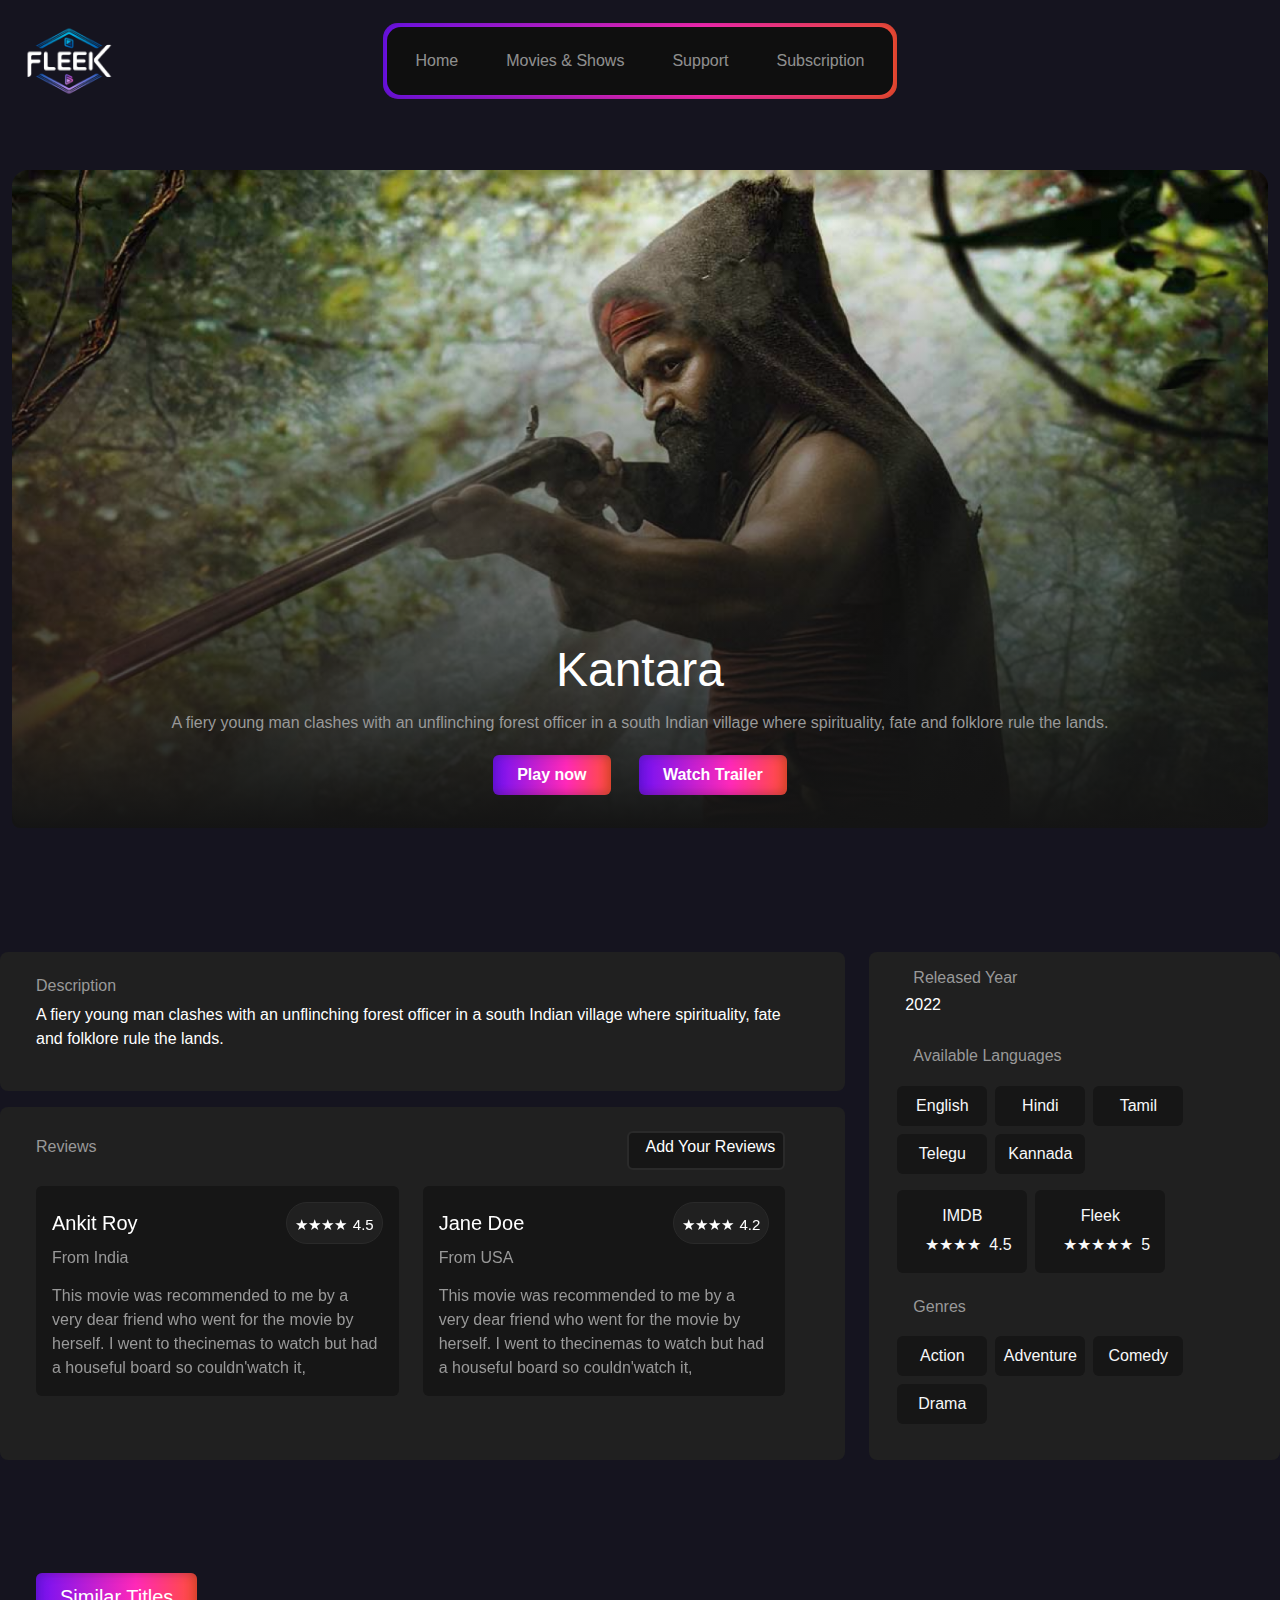
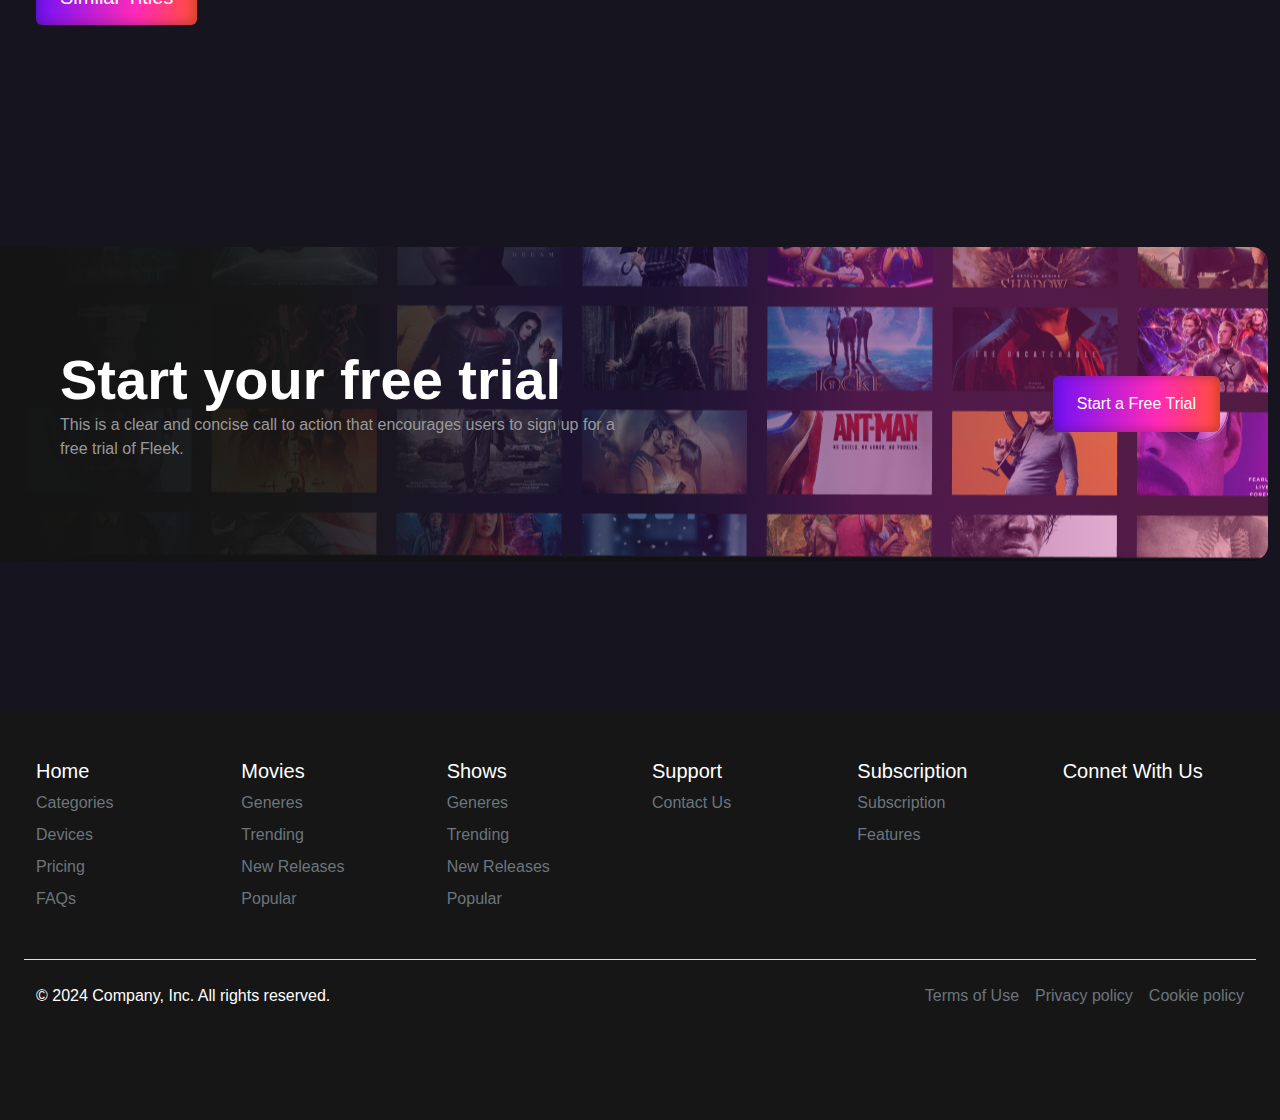
==== commit 5f270c33: "add" ====
--- a/moviePlayer.html
+++ b/moviePlayer.html
@@ -134,10 +134,10 @@
                 </div>
 
                 <!-- Review cards -->
-                 
-                 <div class="swiper myswiper">
-                   <div class="row mb-3 swiper-wrapper " id="review-cards"></div>
-                 </div>
+
+                <div class="swiper myswiper">
+                  <div class="row mb-3 swiper-wrapper" id="review-cards"></div>
+                </div>
 
                 <!-- Slider btn -->
 
@@ -215,7 +215,6 @@
         ><span><i class="bi bi-arrow-up-short"></i></span
       ></a>
     </div>
-    <div class="bg-navItems d-block d-sm-none">
-     </div>
+    <!-- <div class="bg-navItems d-block d-sm-none"></div> -->
   </body>
 </html>
--- a/assets/css/style.css
+++ b/assets/css/style.css
@@ -424,7 +424,7 @@
 
 /* search icon */
 
-.searchInput {
+#searchInput {
   top: 43px;
   right: 20%;
   width: 233px;
@@ -436,38 +436,38 @@
 }
 
 @media (min-width: 1024px) {
-  .searchInput {
+  #searchInput {
     right: 61px;
     top: 104px;
   }
 }
 @media (min-width: 1440px) {
-  .searchInput {
+  #searchInput {
     right: 11%;
     top: 44px;
   }
 }
-@media (min-width: 430px) and (max-width: 770px) {
-  .searchInput {
+/* @media (min-width: 430px) and (max-width: 770px) {
+  #searchInput {
     right: 9%;
     top: 44px;
   }
 }
 
 @media (max-width: 429px) {
-  .searchInput {
+  #searchInput {
     right: 9%;
     top: 100px;
   }
-}
+} */
 @media (min-width: 1900px) {
-  .searchInput {
+  #searchInput {
     right: 20%;
     top: 44px;
   }
 }
 
-.searchInput::placeholder {
+#searchInput::placeholder {
   color: #999;
 }
 
@@ -824,7 +824,7 @@
   transform: scale(1.2);
 }
 
-.navigationMobile {
+/* .navigationMobile {
   width: 100%;
   height: 70px;
   background: #15141f;
@@ -891,6 +891,7 @@
   border-radius: 50%;
   border: 6px solid;
   transition: 0.5s;
+  transition-delay: 0.2s;
 }
 .navigationMobile ul li:nth-child(1).active ~ .indicator {
   transform: translateX(calc(70px * 0));
@@ -918,3 +919,4 @@
   width: 100vw;
   z-index: 1000;
 }
+ */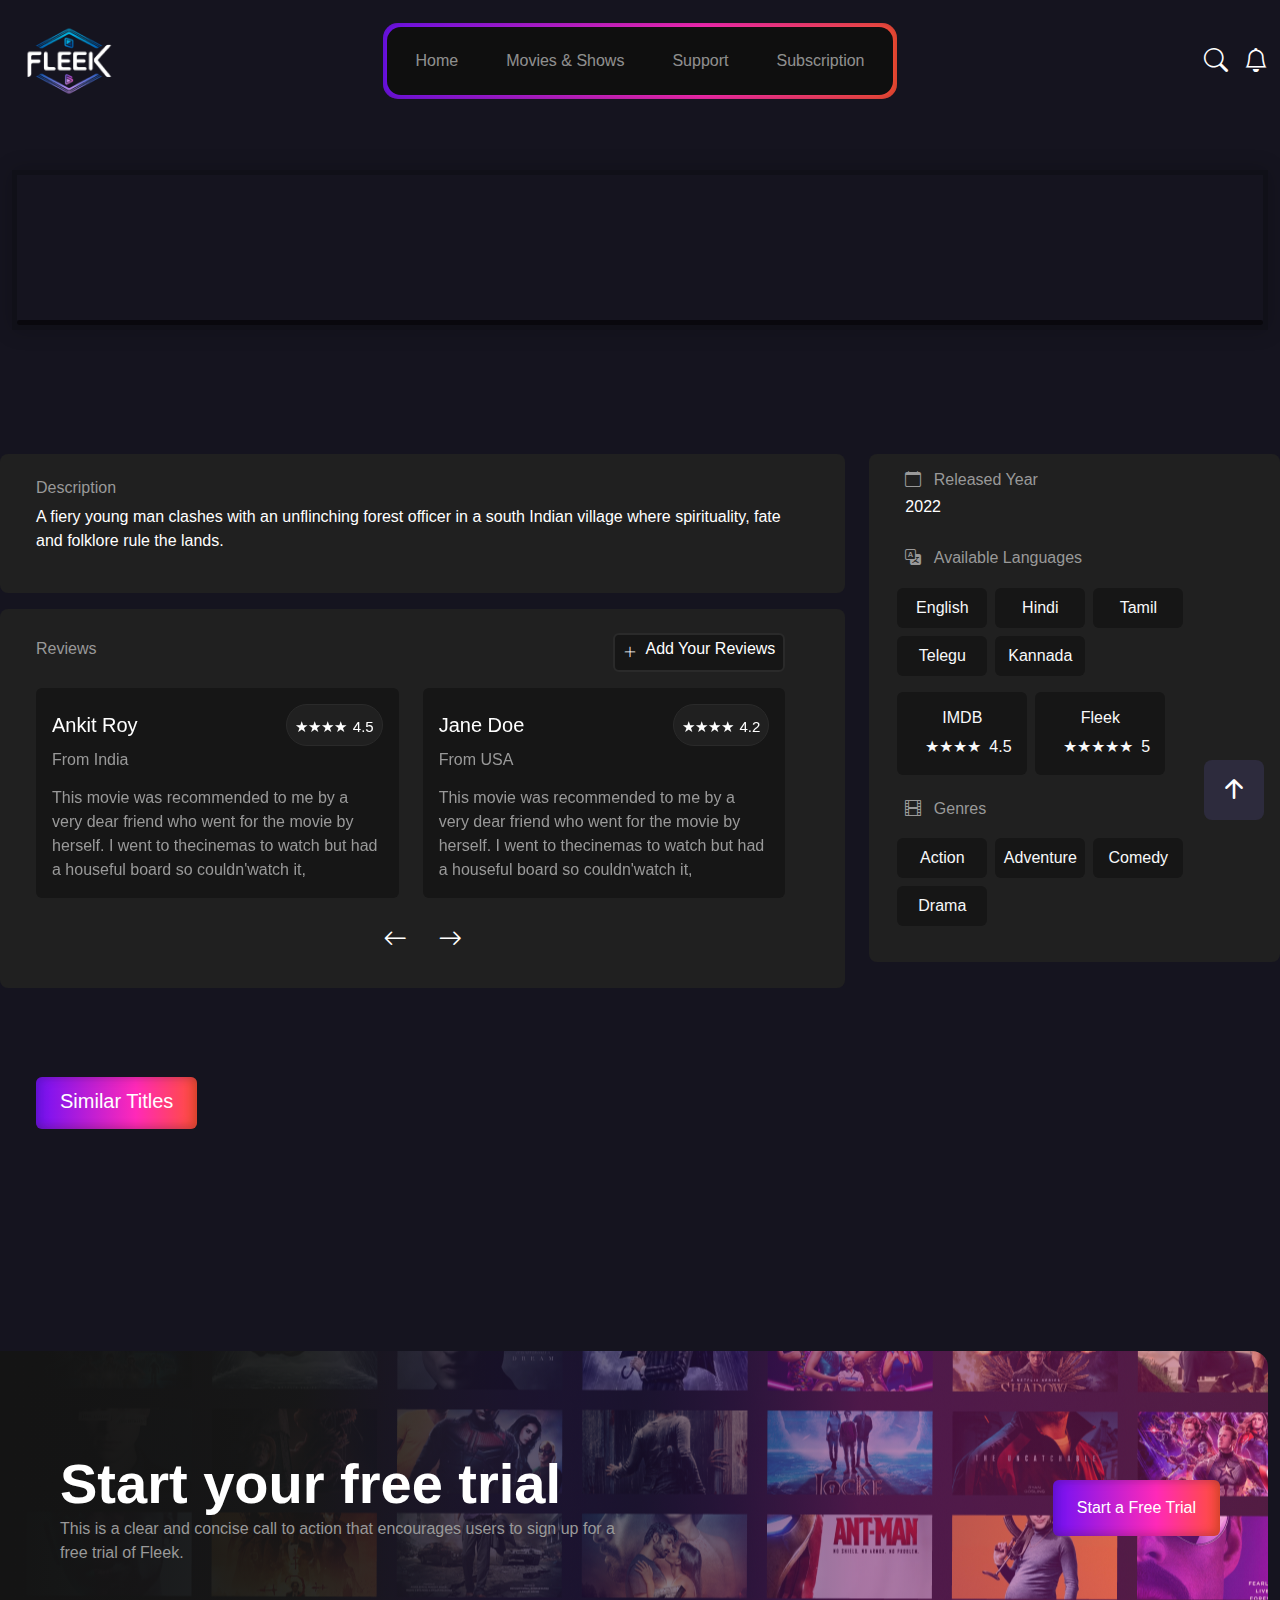
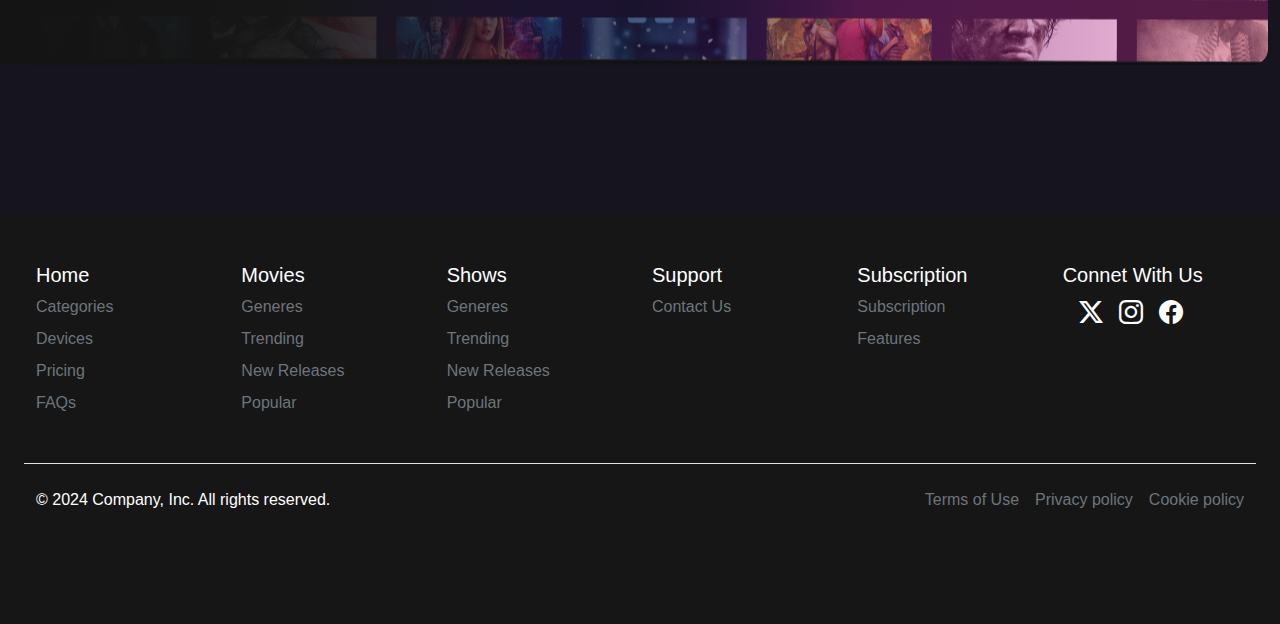
==== commit b4d1b9ae: "add" ====
--- a/moviePlayer.html
+++ b/moviePlayer.html
@@ -4,12 +4,17 @@
     <meta charset="UTF-8" />
     <meta name="viewport" content="width=device-width, initial-scale=1.0" />
     <title>Movies player</title>
-    <link rel="stylesheet" href="assets/css/bootstrap.min.css" />
-    <link rel="stylesheet" href="assets/css/style.css" />
     <link
       rel="stylesheet"
-      href="https://cdn.jsdelivr.net/npm/swiper@11/swiper-bundle.min.css"
+      href="https://cdn.jsdelivr.net/npm/bootstrap-icons@1.11.3/font/bootstrap-icons.min.css"
     />
+    <link rel="stylesheet" href="assets/css/bootstrap.min.css" />
+    <link
+    rel="stylesheet"
+    href="https://cdn.jsdelivr.net/npm/swiper@11/swiper-bundle.min.css"
+    />
+    <link rel="stylesheet" href="assets/css/style.css" />
+    <link rel="stylesheet" href="assets/css/videoplayer.css" />
     <script src="https://ajax.googleapis.com/ajax/libs/jquery/3.7.1/jquery.min.js"></script>
     <script
       src="https://cdn.jsdelivr.net/npm/swiper@11/swiper-bundle.min.js"
@@ -18,6 +23,7 @@
     <script src="assets/js/bootstrap.bundle.min.js" defer></script>
     <script src="assets/js/m&sPlayer.js" defer></script>
     <script src="assets/js/temp/tempApi.js" defer></script>
+    <script src="assets/js/videoPlayer.js" defer></script>
     <script src="assets/js/script.js" defer></script>
     <script src="assets/js/searchMoviesAndTv.js" defer></script>
   </head>
@@ -25,52 +31,41 @@
     <!-- navigation bar -->
     <div class="header"></div>
     <!-- hero section -->
-    <div class="container-xxl">
-      <div class="card mt-5 rounded-5 border-0">
-        <img
-          src="assets/img/moviePcPoster.png"
-          alt=""
-          class="card-img rounded-4 d-none d-sm-block"
-        />
-        <img
-          src="assets/img/movieMobilePoster.png"
-          alt=""
-          class="card-img rounded-4 d-block d-sm-none"
-        />
-        <div
-          class="card-img-overlay rounded-3 d-flex flex-column justify-content-end align-items-center"
-          style="
-            background: linear-gradient(
-              360deg,
-              rgba(20, 20, 20, 1) 0%,
-              rgba(20, 20, 20, 0) 100%
-            );
-          "
-        >
-          <div
-            class="playerSectionTxt d-flex flex-column justify-content-center align-items-center gap-4 gap-sm-1"
-          >
-            <h1 class="display-5" style="color: #fff">Kantara</h1>
-            <p class="d-none d-lg-block" style="color: #999">
-              A fiery young man clashes with an unflinching forest officer in a
-              south Indian village where spirituality, fate and folklore rule
-              the lands.
-            </p>
-            <div class="text-center">
-              <button
-                class="border-0 btn-base rounded py-1 py-sm-2 px-3 px-sm-4"
-              >
-                <i class="bi bi-play-fill text-white"></i>
-                <span class="text-white fw-semibold">Play now</span>
-              </button>
-              <button
-                class="ms-0 ms-sm-4 btn-base border-0 rounded py-1 py-sm-2 px-3 px-sm-4"
-              >
-                <i class="bi bi-play-fill text-white"></i>
-                <span class="text-white fw-semibold">Watch Trailer</span>
-              </button>
-            </div>
-          </div>
+    <div class="container-xxl mt-5">
+    
+      <div class="player">
+        <video
+          class="player__video viewer"
+          src="assets/video/trailer.mp4"
+        ></video>
+
+        <div class="player__controls">
+          <div class="progress"><div class="progress__filled"></div></div>
+
+          <button class="player__button toggle" title="Toggle Play">►</button>
+          <input
+            type="range"
+            name="volume"
+            class="player__slider input-slider"
+            min="0"
+            max="1"
+            step="0.05"
+            value="1"
+          />
+          <input
+            type="range"
+            name="playbackrate"
+            class="player__slider input-slider"
+            min="0.5"
+            max="2"
+            step="0.1"
+            value="1"
+          />
+          <button data-skip="-10" class="player__button">« 10s</button>
+          <button data-skip="25" class="player__button">25s »</button>
+          <button class="player__button toggleScreen">
+            <i class="bi bi-fullscreen"></i>
+          </button>
         </div>
       </div>
     </div>
@@ -210,7 +205,7 @@
     <div class="subs"></div>
     <!-- footer -->
     <div class="footer container-fluid" style="background-color: #161616"></div>
-    <div class="bottom-To-Top">
+    <div class="bottom-To-Top z-5">
       <a href="#" class="back-to-top"
         ><span><i class="bi bi-arrow-up-short"></i></span
       ></a>
--- a/assets/css/style.css
+++ b/assets/css/style.css
@@ -2,15 +2,13 @@
 html {
   scroll-behavior: smooth;
 }
-
 * {
   padding: 0;
   margin: 0;
-  box-sizing: border-box;
+  box-sizing: border-box !important;
   font-family: "Helvetica Neue", sans-serif;
 }
 /* @import url("https://fonts.googleapis.com/css2?family=Montserrat:wght@400;700&family=Roboto:wght@400;700&display=swap"); */
-
 @import url("https://fonts.googleapis.com/css2?family=Open+Sans:ital,wght@0,300..800;1,300..800&display=swap");
 
 body {
@@ -47,19 +45,14 @@
 
 li {
   list-style: none;
-}
-
-/* footer */
+} /* footer */
 .footer {
   margin-top: 150px;
-}
-
-/* header*/
+} /* header*/
 .header {
   position: relative;
   z-index: 1;
 }
-
 .fleekNav {
   background-color: #0f0f0f;
   border-radius: 14px;
@@ -67,11 +60,9 @@
 .fleekNav a:hover {
   background-color: #1a1a1a;
 }
-
 .fleekNav a:active {
   background-color: #1a1a1a;
 }
-
 .fleekNavBorder {
   background-image: linear-gradient(
     to right,
@@ -87,14 +78,11 @@
   transition: all 0.4s ease-in-out;
   border-radius: 15px;
 }
-
 .fleekNavBorder:hover {
   background-position: 90% 0;
   transition: all 0.4s ease-in-out;
   box-shadow: 0px 0px 20px rgba(255, 53, 144, 0.5);
-}
-
-/* home hero section */
+} /* home hero section */
 .homeHero {
   position: absolute;
   top: 0;
@@ -105,7 +93,6 @@
   background-position: center;
   z-index: -1;
 }
-
 .homeSectionTxt {
   height: 4%;
 }
@@ -113,10 +100,7 @@
   background-position: center;
   background-repeat: no-repeat;
   background-size: cover;
-}
-
-/* subscription */
-
+} /* subscription */
 .subs {
   margin-top: 150px;
 }
@@ -127,16 +111,13 @@
   background-position: center;
   height: 314px;
 }
-
 .subcBackground {
   background: linear-gradient(
     180deg,
     rgba(20, 20, 20, 1) 0%,
     rgba(20, 20, 20, 0) 100%
   );
-}
-
-/* Desktop view (min-width: 576px) */
+} /* Desktop view (min-width: 576px) */
 @media (min-width: 576px) {
   .subcBackground {
     background: linear-gradient(
@@ -145,9 +126,7 @@
       rgba(20, 20, 20, 0) 100%
     );
   }
-}
-
-/* price card */
+} /* price card */
 .price {
   margin-top: 150px;
 }
@@ -157,7 +136,6 @@
 .subscripPlan {
   margin-top: 50px;
 }
-
 .btn1 {
   background-color: #202020;
 }
@@ -165,25 +143,18 @@
   background-color: #0f0f0f;
 }
 /* faq */
-
 .faq {
   margin-top: 150px;
 }
 .fqs {
   display: none;
-}
-
-/* support */
+} /* support */
 .supp {
   margin-top: 50px;
-}
-
-/* movies & shows hero section */
-
+} /* movies & shows hero section */
 .movieShowHeroSection {
   margin-top: 50px;
 }
-
 .gradient-background {
   background: linear-gradient(
     360deg,
@@ -196,22 +167,16 @@
   left: 0;
   width: 100%;
   z-index: 1;
-}
-
-/* movie and show details */
+} /* movie and show details */
 .showsDetail {
   margin-top: 100px;
 }
 .moviesDetail {
   margin-top: 100px;
-}
-
-/* movie and show player */
-
+} /* movie and show player */
 .playerSectionTxt {
   height: 30%;
 }
-
 .movie-card-small:hover::before {
   width: 100%;
   height: 100%;
@@ -233,25 +198,21 @@
   transition: all 600ms ease;
   mix-blend-mode: soft-light;
 }
-
 .movie-card-small {
   border-radius: 20px;
   overflow: hidden;
 }
-
 .movie-card-small:hover .video-play-btn {
   visibility: visible;
   opacity: 1;
   margin-top: -41px;
 }
-
 .movie-card-small:hover .video-play-btn {
   top: 58%;
   visibility: visible;
   opacity: 1;
   margin-top: -65px;
 }
-
 .movie-card-small .details h4 a,
 a:focus,
 a:active {
@@ -259,7 +220,6 @@
   outline: none;
   color: inherit;
 }
-
 .video-play-btn {
   width: 80px;
   height: 80px;
@@ -280,16 +240,13 @@
   opacity: 0;
   text-align: center;
 }
-
 .video-play-btn svg {
   margin-left: 5px;
   color: #eee;
 }
-
 .movie-card-small:hover .video-play-btn {
   visibility: visible;
 }
-
 .movie-card-small .details {
   width: 100%;
   bottom: -11px;
@@ -300,11 +257,9 @@
   margin-bottom: -100%;
   transition: margin 600ms;
 }
-
 .movie-card-small:hover .details {
   margin-bottom: 0;
 }
-
 .movie-card-small .details .movie-name {
   font-weight: 600;
   background-image: linear-gradient(
@@ -322,11 +277,9 @@
   background-repeat: no-repeat;
   transition: all 300ms ease-out;
 }
-
 .movie-card-small .details .movie-name:hover {
   background-position: 0% 50%;
 }
-
 .movie-card-small .details .movie-name,
 .movie-card-small .details .movie-info {
   margin-bottom: 6px;
@@ -339,7 +292,6 @@
   justify-content: center;
   gap: 3px;
 }
-
 .movie-card-small .details .movie-info li {
   display: flex;
   align-items: center;
@@ -347,7 +299,6 @@
   color: #e2e2e2;
   margin: 0px 1px;
 }
-
 .movie-card-small .details .movie-info li img {
   filter: brightness(100);
 }
@@ -356,23 +307,18 @@
   filter: brightness(1.4);
   width: 16px;
 }
-
 .movie-card-small .details ul li {
   display: inline-block;
 }
-
-/*  custom scrollbar  */
-
+ /*  custom scrollbar  */
 ::-webkit-scrollbar {
   width: 12px;
   height: 12px;
   background-color: #f5f5f5;
 }
-
 ::-webkit-scrollbar-track {
   background-color: #15141f;
 }
-
 ::-webkit-scrollbar-thumb {
   background-image: linear-gradient(
     to top,
@@ -388,14 +334,41 @@
   transition: all 0.4s ease-in-out;
   border-radius: 10px;
 }
-
 ::-webkit-scrollbar-thumb:hover {
   background-position: 90% 0;
   transition: all 0.4s ease-in-out;
   box-shadow: 0px 0px 20px rgba(255, 53, 144, 0.5);
 }
-
-/* btn gradeint */
+/* Mozilla-based browsers (Firefox) */
+::-moz-scrollbar {
+  width: 12px;
+  height: 12px;
+  background-color: #f5f5f5;
+}
+::-moz-scrollbar-track {
+  background-color: #15141f;
+}
+::-moz-scrollbar-thumb {
+  background-image: linear-gradient(
+    to top,
+    #5a0dff -5%,
+    #ff29b8 31%,
+    #ff581c,
+    #ff29b8,
+    #5a0dff
+  );
+  box-shadow: 5px 2px 10px 0px rgba(45, 23, 70, 0.2) inset,
+    -5px -3px 8px 0px rgba(71, 23, 11, 0.2) inset;
+  background-size: 200% 100%;
+  transition: all 0.4s ease-in-out;
+  border-radius: 10px;
+}
+::-moz-scrollbar-thumb:hover {
+  background-position: 90% 0;
+  transition: all 0.4s ease-in-out;
+  box-shadow: 0px 0px 20px rgba(255, 53, 144, 0.5);
+}
+ /* btn gradeint */
 .btn-base {
   background-image: linear-gradient(
     to right,
@@ -410,20 +383,14 @@
   background-size: 200% 100%;
   transition: all 0.4s ease-in-out;
 }
-
 .btn-base:hover {
   background-position: 90% 0;
   transition: all 0.4s ease-in-out;
   box-shadow: 0px 0px 20px rgba(255, 53, 144, 0.5);
-}
-
-/* movie hero section */
+} /* movie hero section */
 .owl-stage-outer {
   border-radius: 25px;
-}
-
-/* search icon */
-
+} /* search icon */
 #searchInput {
   top: 43px;
   right: 20%;
@@ -434,7 +401,6 @@
   outline: none;
   /* transition: 1s; */
 }
-
 @media (min-width: 1024px) {
   #searchInput {
     right: 61px;
@@ -447,43 +413,24 @@
     top: 44px;
   }
 }
-/* @media (min-width: 430px) and (max-width: 770px) {
-  #searchInput {
-    right: 9%;
-    top: 44px;
-  }
-}
-
-@media (max-width: 429px) {
-  #searchInput {
-    right: 9%;
-    top: 100px;
-  }
-} */
 @media (min-width: 1900px) {
   #searchInput {
     right: 20%;
     top: 44px;
   }
 }
-
 #searchInput::placeholder {
   color: #999;
 }
-
 .searchPanelBg {
   height: 100vh;
   position: absolute;
   z-index: 1;
   margin-top: 50px;
-}
-
-/* form phone no. */
-
+} /* form phone no. */
 .select-box {
   position: relative;
 }
-
 .select-box input {
   width: 100%;
   /* padding: 1rem 0.6rem */
@@ -502,65 +449,52 @@
 .select-box input:focus {
   border-left: 0.1rem solid #262626 ;
 } */
-
 .selected-option {
   border: 1px solid #262626;
   border-radius: 0.5rem;
   overflow: hidden;
-
   display: flex;
   justify-content: space-between;
   align-items: center;
 }
-
 .selected-option div {
   position: relative;
   padding: 0px 43px 0 14.5px;
   text-align: center;
   cursor: pointer;
 }
-
 .selected-option div::after {
   position: absolute;
   content: "";
   right: 0.8rem;
   top: 50%;
   transform: translateY(-50%) rotate(45deg);
-
   width: 0.8rem;
   height: 0.8rem;
   border-right: 0.12rem solid #eee;
   border-bottom: 0.12rem solid #eee;
-
   transition: 0.2s;
 }
-
 .selected-option div.active::after {
   transform: translateY(-50%) rotate(225deg);
 }
-
 .select-box .options {
   position: absolute;
   top: 4rem;
-
   width: 100%;
   background-color: #141414;
   border: 1px solid #262626;
   border-radius: 0.5rem;
-
   display: none;
 }
-
 .select-box .options.active {
   display: block;
 }
-
 .select-box .options::before {
   position: absolute;
   content: "";
   left: 1rem;
   top: -1.2rem;
-
   width: 0;
   height: 0;
   border: 0.6rem solid transparent;
@@ -574,48 +508,39 @@
   padding: 1.4rem 1rem;
   border: 1px solid #262626;
 }
-
 .select-box ol {
   list-style: none;
   max-height: 23rem;
   overflow: overlay;
 }
-
 .select-box ol::-webkit-scrollbar {
   width: 0.6rem;
 }
-
 .select-box ol::-webkit-scrollbar-thumb {
   width: 0.4rem;
   height: 3rem;
   background-color: #ccc;
   border-radius: 0.4rem;
 }
-
 .select-box ol li {
   padding: 1rem;
   display: flex;
   justify-content: space-between;
   cursor: pointer;
 }
-
 .select-box ol li.hide {
   display: none;
 }
-
 .select-box ol li:not(:last-child) {
   border-bottom: 0.1rem solid #262626;
   color: #999;
 }
-
 .select-box ol li:hover {
   background-color: #99999917;
 }
-
 .select-box ol li .country-name {
   margin-left: 0.4rem;
 }
-
 #first-name,
 #last-name,
 #email {
@@ -623,20 +548,16 @@
   color: #eee;
   border-color: #262626;
 }
-
 #first-name::placeholder,
 #last-name::placeholder,
 #email::placeholder {
   color: #999;
-}
-
-/* categories card */
+} /* categories card */
 * {
   margin: 0;
   padding: 0;
   box-sizing: border-box;
 }
-
 .category-card::before {
   content: "";
   position: absolute;
@@ -660,13 +581,10 @@
 .category-card:hover::before {
   opacity: 1;
 }
-
 .category-card-wrapper {
   border-radius: 30px;
-
   overflow: hidden;
 }
-
 .category-card {
   border-radius: 30px;
   box-shadow: 0 0 0 2px #1d1d1d inset;
@@ -680,7 +598,6 @@
   justify-content: space-between;
   width: 300px;
 }
-
 .category-card .thumbnail {
   border-radius: 15px;
   overflow: hidden;
@@ -689,7 +606,6 @@
 .category-card:hover .thumbnail .thumb-img {
   transform: scale(1.1);
 }
-
 .category-card .catdetails {
   display: flex;
   align-items: center;
@@ -699,11 +615,9 @@
   gap: 55px;
   color: white;
 }
-
 .category-card .thumbnail .thumb-img {
   transition: transform 300ms ease;
 }
-
 .category-card .catdetails .title {
   font-size: 20px;
   font-weight: 400;
@@ -720,12 +634,10 @@
   padding: 0;
   background: transparent;
 }
-
 .category-card .catdetails .cat-circle-btn {
   box-shadow: inset 0 0 0 1px rgba(255, 255, 255, 0.27);
   transition: background-image 300ms ease;
 }
-
 .category-card:hover .catdetails .cat-circle-btn {
   background-image: linear-gradient(
       139deg,
@@ -742,23 +654,17 @@
   border-radius: 0;
   box-shadow: none;
 }
-
 .categories {
   margin-top: 180%;
 }
-
 @media (min-width: 576px) {
   .categories {
     margin-top: 57%;
   }
-}
-
-/* cards */
+} /* cards */
 .series {
   display: none;
-}
-
-/* back to top button */
+} /* back to top button */
 .back-to-top {
   position: fixed;
   bottom: 5rem;
@@ -772,7 +678,6 @@
   padding: 0px 10px;
   text-decoration: none;
 }
-
 .back-to-top span {
   color: #fff;
   font-size: 40px;
@@ -794,9 +699,7 @@
 }
 .back-to-top:hover span {
   transform: translateY(-4px);
-}
-
-/* extra section */
+} /* extra section */
 .thirdCard {
   width: 335px;
   height: 270px;
@@ -807,7 +710,6 @@
   background-image: linear-gradient(136deg, #1b1b1b 0%, #1b1b1b 100%);
   border-radius: 30px 30px 30px 30px;
 }
-
 .thirdCard:hover {
   box-shadow: 0px 7px 15px rgba(255, 255, 255, 0.07);
 }
@@ -819,104 +721,11 @@
   box-shadow: none;
   transition-duration: 0.4s;
 }
-
 .thirdCard:hover .thirdCardImg {
   transform: scale(1.2);
 }
-
-/* .navigationMobile {
-  width: 100%;
-  height: 70px;
-  background: #15141f;
-  position: relative;
-  display: flex;
-  justify-content: center;
-  align-items: center;
-  border-radius: 10px 10px 0px 0px;
-}
-.navigationMobile ul {
-  display: flex;
-  margin-bottom: 0px;
-  padding-left: 0px;
-}
-.navigationMobile ul li {
-  position: relative;
-  list-style: none;
-  width: 70px;
-  height: 70px;
-  z-index: 1;
-}
-.navigationMobile ul li a {
-  position: relative;
-  display: flex;
-  justify-content: center;
-  align-items: center;
-  flex-direction: column;
-  width: 100%;
-  text-align: center;
-  font-weight: 500;
-}
-.navigationMobile ul li a .icon {
-  position: relative;
-  display: block;
-  line-height: 75px;
-  font-size: 1.5rem;
-  text-align: center;
-  transition: 0.5s;
-  color: #eee;
-}
-.navigationMobile ul li.active a .icon {
-  transform: translateY(-32px);
-}
-.navigationMobile ul li a .text {
-  position: absolute;
-  color: #eee;
-  font-weight: 400;
-  font-size: 0.75em;
-  letter-spacing: 0.05em;
-  transition: 0.5s;
-  opacity: 0;
-  transform: translateY(20px);
-}
-.navigationMobile ul li.active a .text {
-  transform: translateY(10px);
-  opacity: 1;
-}
-.indicator {
-  position: absolute;
-  top: -50%;
-  width: 70px;
-  height: 70px;
-  background: linear-gradient(92deg, #5a0dff 0%, #ff29b8 38.6%, #ff581c 97.73%);
-  border-radius: 50%;
-  border: 6px solid;
-  transition: 0.5s;
-  transition-delay: 0.2s;
-}
-.navigationMobile ul li:nth-child(1).active ~ .indicator {
-  transform: translateX(calc(70px * 0));
-}
-.navigationMobile ul li:nth-child(2).active ~ .indicator {
-  transform: translateX(calc(70px * 1));
-}
-.navigationMobile ul li:nth-child(3).active ~ .indicator {
-  transform: translateX(calc(70px * 2));
-}
-.navigationMobile ul li:nth-child(4).active ~ .indicator {
-  transform: translateX(calc(70px * 3));
-}
-.navigationMobile ul li:nth-child(5).active ~ .indicator {
-  transform: translateX(calc(70px * 4));
-}
-:root {
-  --clr: #222327;
-}
-
-.bg-navItems {
-  position: fixed;
-  bottom: 0;
-  left: 0;
-  width: 100vw;
-  z-index: 1000;
-}
- */+.swiper-slide-custom {
+  width: 300px !important;
+  margin-right: 30px !important;
+} 
+
--- a/assets/css/videoplayer.css
+++ b/assets/css/videoplayer.css
@@ -0,0 +1,149 @@
+.video_player {
+  display: flex;
+  background: linear-gradient(135deg, #7c1599 0%, #921099 48%, #7e4ae8 100%);
+  background-size: cover;
+  align-items: center;
+  justify-content: center;
+  height: 100vh; /* Added height to make the player full-screen */
+}
+
+.player {
+  /* max-width: 750px; Uncommented this line to set a maximum width */
+  border: 5px solid rgba(0, 0, 0, 0.2);
+  box-shadow: 0 0 20px rgba(0, 0, 0, 0.2);
+  position: relative;
+  font-size: 0;
+  overflow: hidden;
+}
+
+.player:fullscreen {
+  position: fixed;
+  top: 0;
+  left: 0;
+  width: 100%;
+  height: 100%;
+  background-color: black;
+}
+
+.player__video {
+  width: 100%;
+}
+
+.player__button {
+  background: none;
+  border: 0;
+  line-height: 1;
+  color: white;
+  text-align: center;
+  outline: 0;
+  padding: 0;
+  cursor: pointer;
+  max-width: 50px;
+}
+
+.player__button:focus {
+  border-color: #ffc600;
+}
+
+.player__slider {
+  width: 10px;
+  height: 30px;
+}
+
+.player__controls {
+  display: flex;
+  position: absolute;
+  bottom: 0;
+  width: 100%;
+  transform: translateY(100%) translateY(-5px);
+  transition: all 0.3s;
+  flex-wrap: wrap;
+  background: rgba(0, 0, 0, 0.1);
+}
+
+.player:hover .player__controls {
+  transform: translateY(0);
+}
+
+.player:hover .progress {
+  height: 15px;
+}
+
+.player__controls > * {
+  flex: 1;
+}
+
+.progress {
+  flex: 10;
+  position: relative;
+  display: flex;
+  flex-basis: 100%;
+  height: 5px;
+  transition: height 0.3s;
+  background: rgba(0, 0, 0, 0.5);
+  cursor: ew-resize;
+}
+
+.progress__filled {
+  width: 50%;
+  background: #ffc600;
+  flex: 0;
+  flex-basis: 0%; /* Corrected this line */
+}
+
+/* Unholy CSS to style input type="range" */
+
+input[type="range"] {
+  -webkit-appearance: none;
+  background: transparent;
+  width: 100%;
+  margin: 0 5px;
+}
+
+input[type="range"]:focus {
+  outline: none;
+}
+
+input[type="range"]::-webkit-slider-runnable-track {
+  width: 100%;
+  height: 8.4px;
+  cursor: pointer;
+  box-shadow: 1px 1px 1px rgba(0, 0, 0, 0), 0 0 1px rgba(13, 13, 13, 0);
+  background: rgba(255, 255, 255, 0.8);
+  border-radius: 1.3px;
+  border: 0.2px solid rgba(1, 1, 1, 0);
+}
+
+input[type="range"]::-webkit-slider-thumb {
+  height: 15px;
+  width: 15px;
+  border-radius: 50px;
+  background: #ffc600;
+  cursor: pointer;
+  -webkit-appearance: none;
+  margin-top: -3.5px;
+  box-shadow: 0 0 2px rgba(0, 0, 0, 0.2);
+}
+
+input[type="range"]:focus::-webkit-slider-runnable-track {
+  background: #bada55;
+}
+
+input[type="range"]::-moz-range-track {
+  width: 100%;
+  height: 8.4px;
+  cursor: pointer;
+  box-shadow: 1px 1px 1px rgba(0, 0, 0, 0), 0 0 1px rgba(13, 13, 13, 0);
+  background: #ffffff;
+  border-radius: 1.3px;
+  border: 0.2px solid rgba(1, 1, 1, 0);
+}
+
+input[type="range"]::-moz-range-thumb {
+  box-shadow: 0 0 0 rgba(0, 0, 0, 0), 0 0 0 rgba(13, 13, 13, 0);
+  height: 15px;
+  width: 15px;
+  border-radius: 50px;
+  background: #ffc600;
+  cursor: pointer;
+}
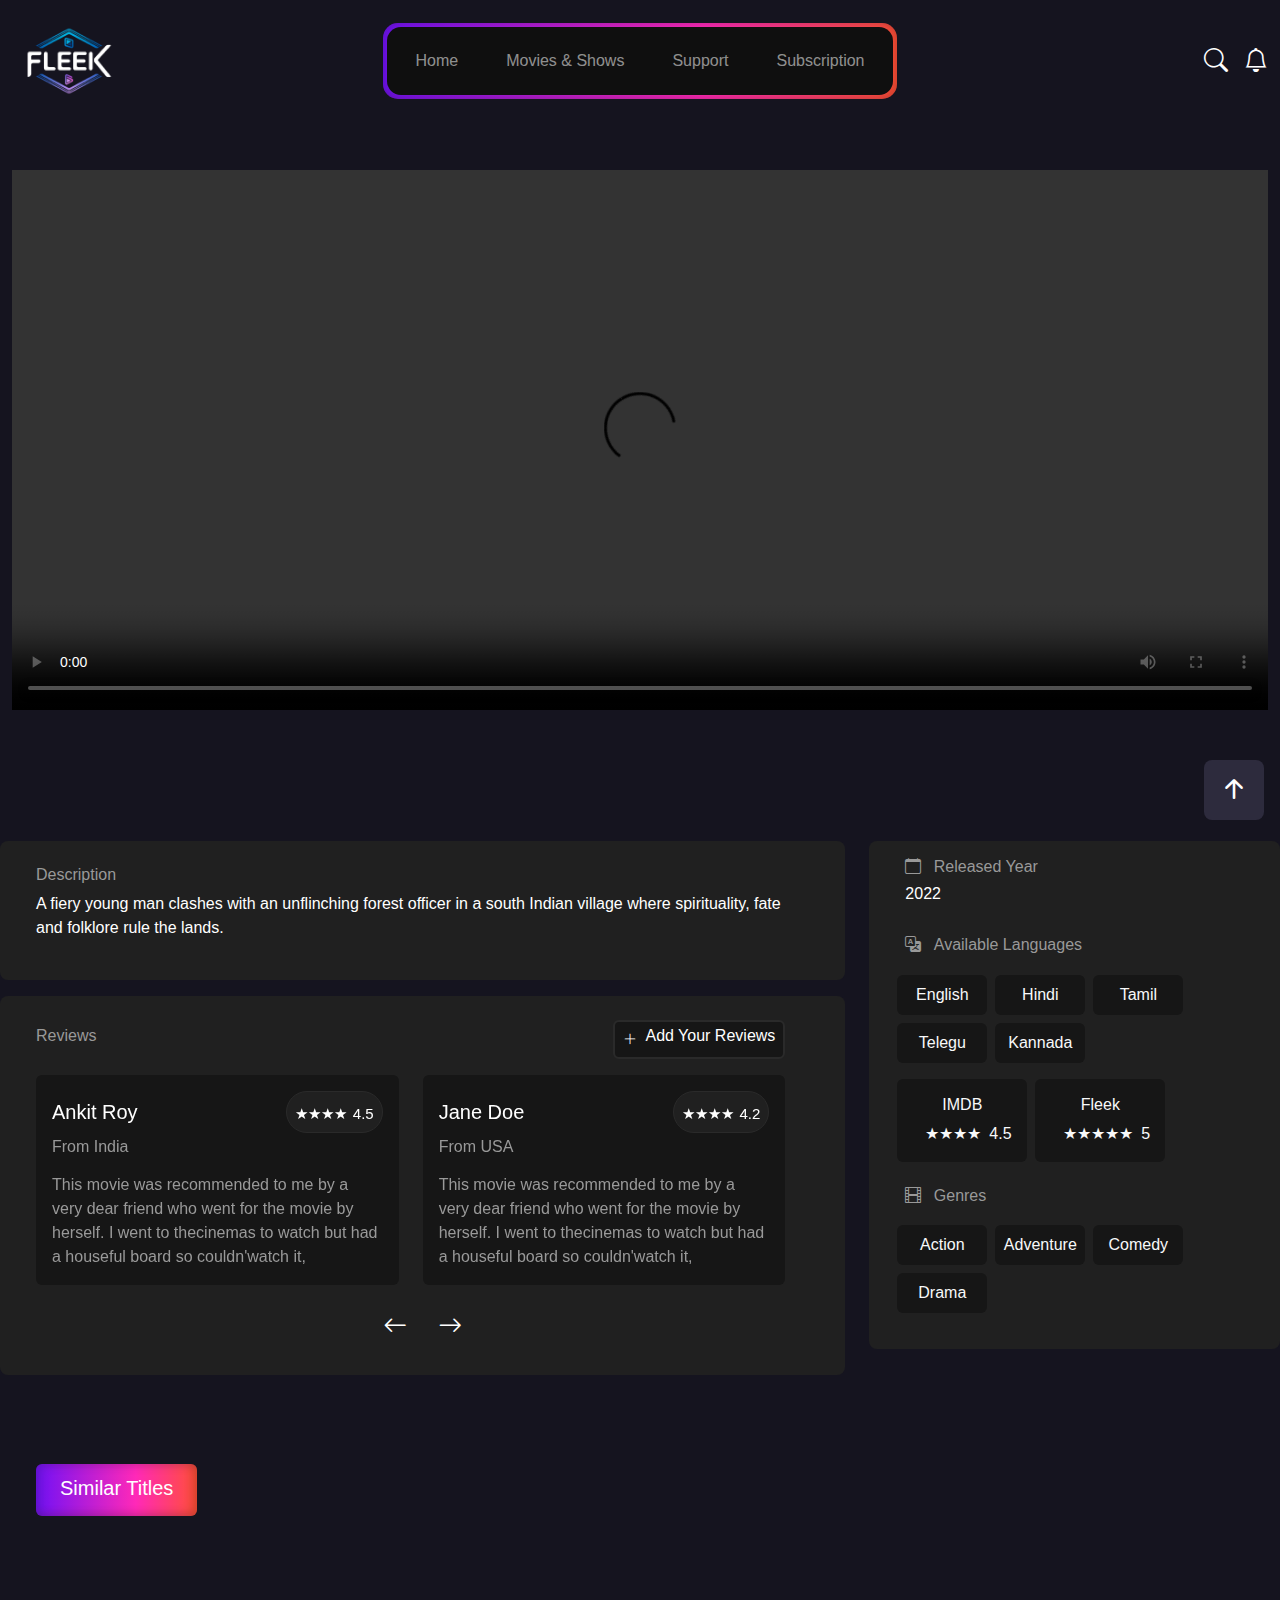
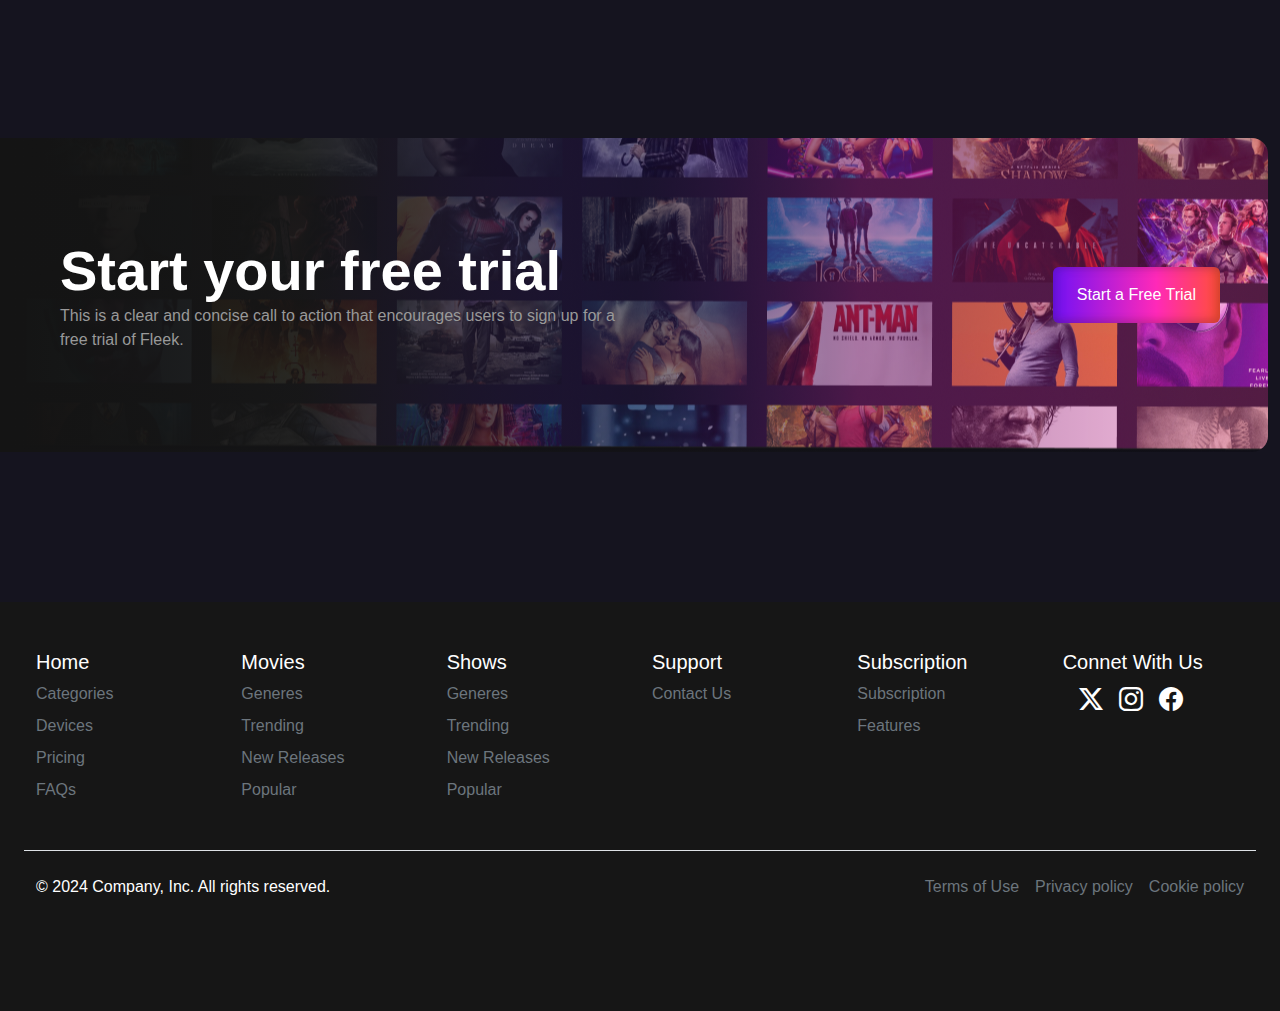
==== commit 2259007c: "add" ====
--- a/moviePlayer.html
+++ b/moviePlayer.html
@@ -6,21 +6,21 @@
     <title>Movies player</title>
     <link
       rel="stylesheet"
-      href="https://cdn.jsdelivr.net/npm/bootstrap-icons@1.11.3/font/bootstrap-icons.min.css"
-    />
+      href="https://cdn.jsdelivr.net/npm/bootstrap-icons@1.11.3/font/bootstrap-icons.min.css" />
     <link rel="stylesheet" href="assets/css/bootstrap.min.css" />
     <link
-    rel="stylesheet"
-    href="https://cdn.jsdelivr.net/npm/swiper@11/swiper-bundle.min.css"
-    />
+      rel="stylesheet"
+      href="https://cdn.jsdelivr.net/npm/swiper@11/swiper-bundle.min.css" />
+    <link href="https://vjs.zencdn.net/8.16.1/video-js.css" rel="stylesheet" />
     <link rel="stylesheet" href="assets/css/style.css" />
     <link rel="stylesheet" href="assets/css/videoplayer.css" />
-    <script src="https://ajax.googleapis.com/ajax/libs/jquery/3.7.1/jquery.min.js"></script>
+    <script
+      src="https://ajax.googleapis.com/ajax/libs/jquery/3.7.1/jquery.min.js"></script>
     <script
       src="https://cdn.jsdelivr.net/npm/swiper@11/swiper-bundle.min.js"
-      defer
-    ></script>
+      defer></script>
     <script src="assets/js/bootstrap.bundle.min.js" defer></script>
+    <script src="https://vjs.zencdn.net/8.16.1/video.min.js"></script>
     <script src="assets/js/m&sPlayer.js" defer></script>
     <script src="assets/js/temp/tempApi.js" defer></script>
     <script src="assets/js/videoPlayer.js" defer></script>
@@ -32,42 +32,13 @@
     <div class="header"></div>
     <!-- hero section -->
     <div class="container-xxl mt-5">
-    
-      <div class="player">
-        <video
-          class="player__video viewer"
-          src="assets/video/trailer.mp4"
-        ></video>
-
-        <div class="player__controls">
-          <div class="progress"><div class="progress__filled"></div></div>
-
-          <button class="player__button toggle" title="Toggle Play">►</button>
-          <input
-            type="range"
-            name="volume"
-            class="player__slider input-slider"
-            min="0"
-            max="1"
-            step="0.05"
-            value="1"
-          />
-          <input
-            type="range"
-            name="playbackrate"
-            class="player__slider input-slider"
-            min="0.5"
-            max="2"
-            step="0.1"
-            value="1"
-          />
-          <button data-skip="-10" class="player__button">« 10s</button>
-          <button data-skip="25" class="player__button">25s »</button>
-          <button class="player__button toggleScreen">
-            <i class="bi bi-fullscreen"></i>
-          </button>
-        </div>
-      </div>
+      <video
+        class="video-js myVideo"
+        controls
+        autoplay
+        data-setup="{}">
+        <source src="assets/video/trailer.mp4" type="video/mp4" />
+      </video>
     </div>
     <!-- movie detail -->
     <div class="moviesDetail">
@@ -80,8 +51,7 @@
 
             <div
               class="row rounded-3 mb-3 p-2 p-sm-4"
-              style="background-color: #202020"
-            >
+              style="background-color: #202020">
               <div class="text container">
                 <div class="row">
                   <h6 style="color: #999999">Description</h6>
@@ -100,16 +70,14 @@
 
             <div
               class="row rounded-3 p-1 p-sm-4"
-              style="background-color: #202020"
-            >
+              style="background-color: #202020">
               <div class="review container">
                 <!-- Review button -->
 
                 <div class="row mb-3">
                   <div class="row">
                     <div
-                      class="d-flex justify-content-between align-items-center flex-row"
-                    >
+                      class="d-flex justify-content-between align-items-center flex-row">
                       <h6 style="color: #999">Reviews</h6>
 
                       <button
@@ -118,8 +86,7 @@
                           background-color: #161616;
                           color: #fff;
                           border: 2px solid #2a2a2a;
-                        "
-                      >
+                        ">
                         <i class="bi bi-plus-lg"> </i>
 
                         <h6>Add Your Reviews</h6>
@@ -139,15 +106,13 @@
                 <div class="row d-flex justify-content-center">
                   <div class="text-center">
                     <button class="btn">
-                      <span style="font-size: 1.5rem"
-                        ><i class="bi bi-arrow-left text-white"></i
-                      ></span>
+                      <span style="font-size: 1.5rem"><i
+                          class="bi bi-arrow-left text-white"></i></span>
                     </button>
 
                     <button class="btn">
-                      <span style="font-size: 1.5rem"
-                        ><i class="bi bi-arrow-right text-white"></i
-                      ></span>
+                      <span style="font-size: 1.5rem"><i
+                          class="bi bi-arrow-right text-white"></i></span>
                     </button>
                   </div>
                 </div>
@@ -160,8 +125,7 @@
           <div class="col-12 col-lg-4 mt-4 mt-sm-0">
             <div
               class="row rounded-3 my-4 px-sm-4 px-3 py-sm-3 py-3"
-              style="background-color: #202020"
-            >
+              style="background-color: #202020">
               <div class="row mb-2" id="released-year"></div>
               <div class="row mb-2" id="available-languages"></div>
               <div class="row d-flex mb-2" id="languages"></div>
@@ -178,11 +142,9 @@
     <!-- button -->
     <div
       class="container-xxl d-flex align-items-center justify-content-center justify-content-sm-start"
-      style="height: 100px; margin-top: 65px"
-    >
+      style="height: 100px; margin-top: 65px">
       <div
-        class="pt-1 text-white btn-base fw-500 rounded-2 d-flex gap-1 mx-0 mx-sm-4"
-      >
+        class="pt-1 text-white btn-base fw-500 rounded-2 d-flex gap-1 mx-0 mx-sm-4">
         <div class="border-0 px-4 py-2 text-white fw-500 h5 rounded-2">
           Similar Titles
         </div>
@@ -206,9 +168,8 @@
     <!-- footer -->
     <div class="footer container-fluid" style="background-color: #161616"></div>
     <div class="bottom-To-Top z-5">
-      <a href="#" class="back-to-top"
-        ><span><i class="bi bi-arrow-up-short"></i></span
-      ></a>
+      <a href="#" class="back-to-top"><span><i
+            class="bi bi-arrow-up-short"></i></span></a>
     </div>
     <!-- <div class="bg-navItems d-block d-sm-none"></div> -->
   </body>
--- a/assets/css/videoplayer.css
+++ b/assets/css/videoplayer.css
@@ -1,14 +1,14 @@
-.video_player {
+/*  .video_player {
   display: flex;
   background: linear-gradient(135deg, #7c1599 0%, #921099 48%, #7e4ae8 100%);
   background-size: cover;
   align-items: center;
   justify-content: center;
-  height: 100vh; /* Added height to make the player full-screen */
+  height: 100vh;
 }
 
 .player {
-  /* max-width: 750px; Uncommented this line to set a maximum width */
+
   border: 5px solid rgba(0, 0, 0, 0.2);
   box-shadow: 0 0 20px rgba(0, 0, 0, 0.2);
   position: relative;
@@ -88,10 +88,10 @@
   width: 50%;
   background: #ffc600;
   flex: 0;
-  flex-basis: 0%; /* Corrected this line */
+  flex-basis: 0%;
 }
 
-/* Unholy CSS to style input type="range" */
+
 
 input[type="range"] {
   -webkit-appearance: none;
@@ -147,3 +147,8 @@
   background: #ffc600;
   cursor: pointer;
 }
+*/
+.myVideo{
+width: 100%;
+height: 60vh;
+}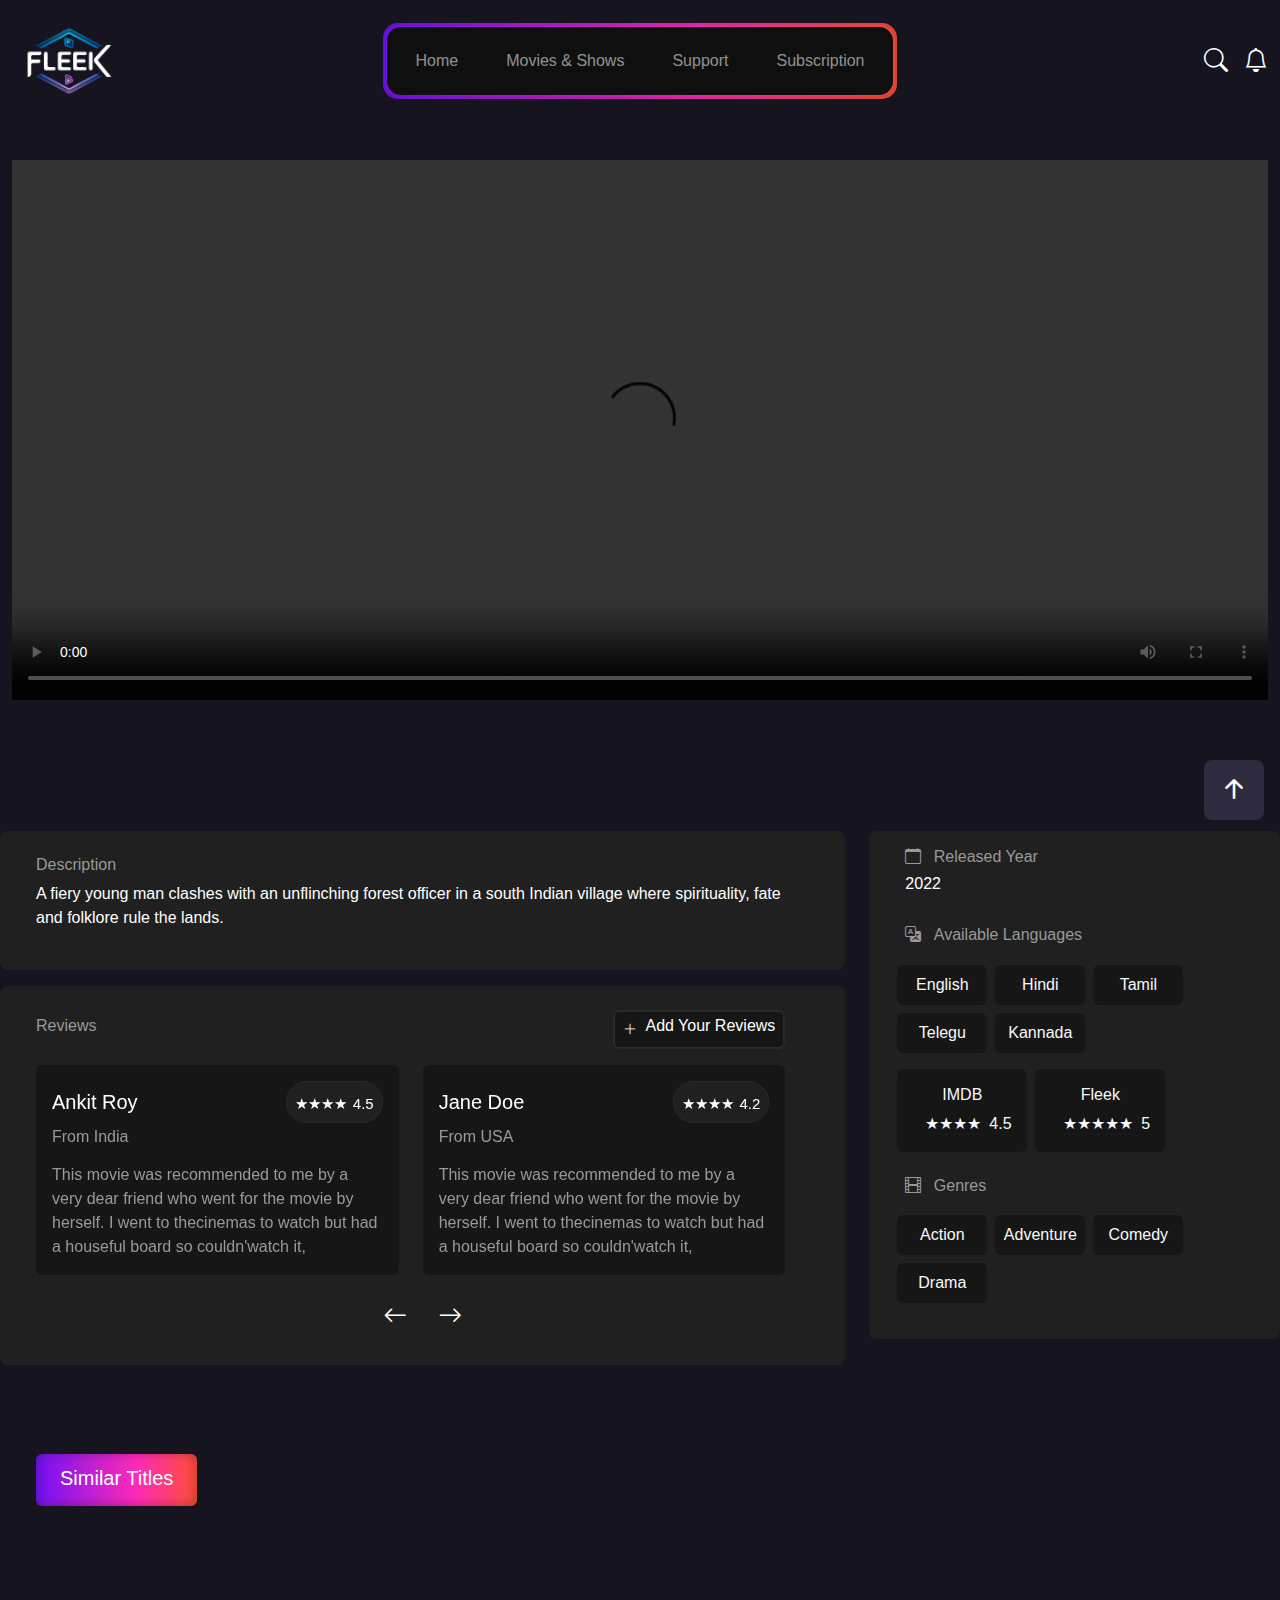
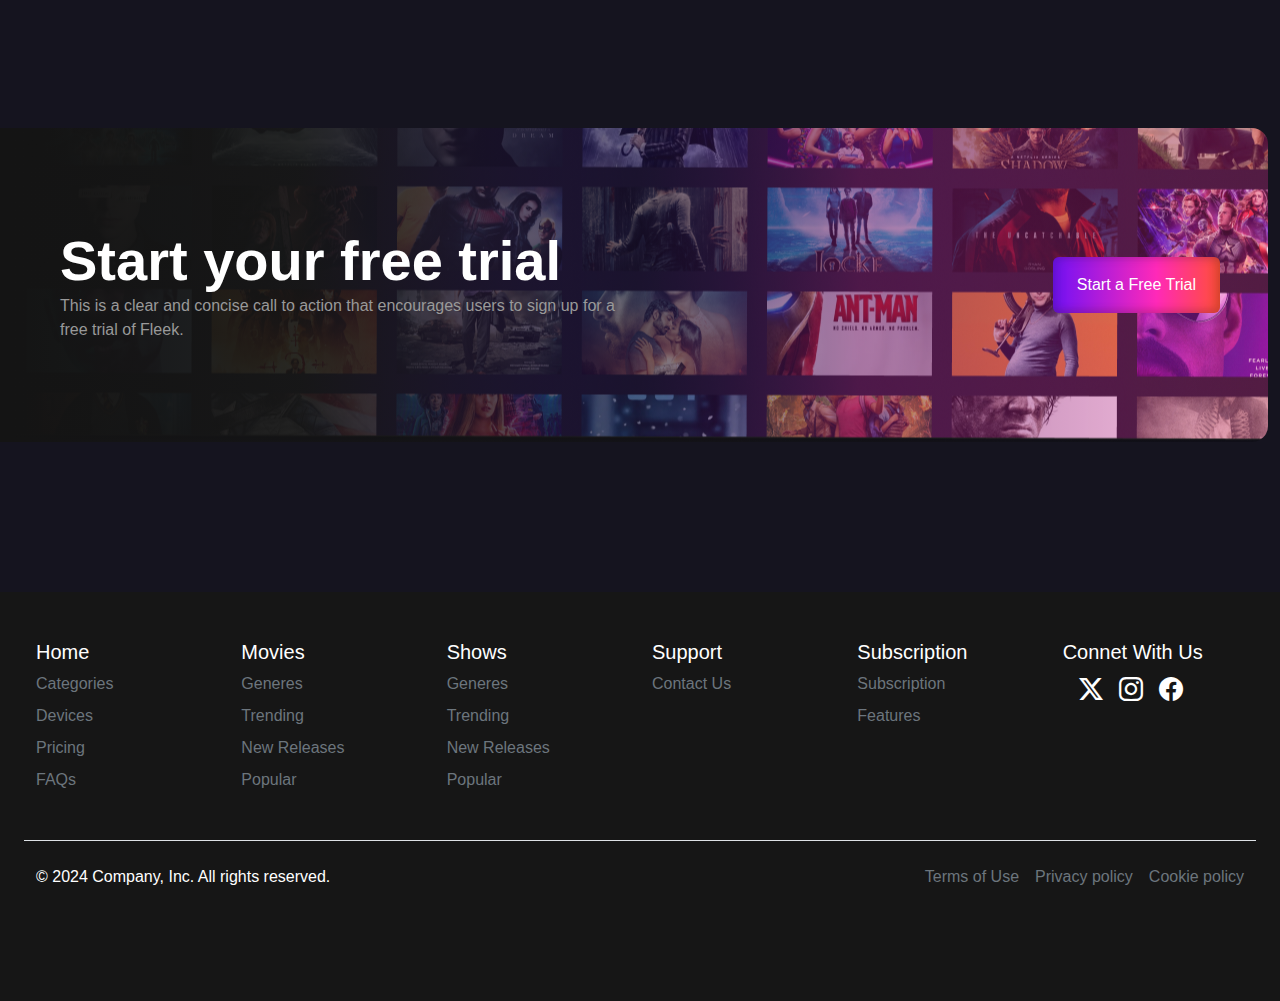
==== commit 1fda09f4: "add" ====
--- a/moviePlayer.html
+++ b/moviePlayer.html
@@ -31,7 +31,7 @@
     <!-- navigation bar -->
     <div class="header"></div>
     <!-- hero section -->
-    <div class="container-xxl mt-5">
+    <div class="container-xxl margin_top_first_section">
       <video
         class="video-js myVideo"
         controls
--- a/assets/css/style.css
+++ b/assets/css/style.css
@@ -50,7 +50,10 @@
   margin-top: 150px;
 } /* header*/
 .header {
-  position: relative;
+  position: absolute;
+  width: 100%;
+  top: 0;
+  left: 0;
   z-index: 1;
 }
 .fleekNav {
@@ -83,18 +86,11 @@
   transition: all 0.4s ease-in-out;
   box-shadow: 0px 0px 20px rgba(255, 53, 144, 0.5);
 } /* home hero section */
-.homeHero {
-  position: absolute;
-  top: 0;
-  left: 0;
+
+.homeSectionTxt {
+  position: absolute;
   width: 100%;
-  height: 100vh;
-  background-size: cover;
-  background-position: center;
-  z-index: -1;
-}
-.homeSectionTxt {
-  height: 4%;
+  top: 87%;
 }
 img {
   background-position: center;
@@ -426,7 +422,7 @@
   height: 100vh;
   position: absolute;
   z-index: 1;
-  margin-top: 50px;
+  margin-top: 48px;
 } /* form phone no. */
 .select-box {
   position: relative;
@@ -655,11 +651,17 @@
   box-shadow: none;
 }
 .categories {
-  margin-top: 180%;
-}
-@media (min-width: 576px) {
+  margin-top: 82%;
+}
+ 
+@media (min-width: 574px) {
   .categories {
-    margin-top: 57%;
+    margin-top: 32%;
+  }
+}
+@media (min-width: 800px) {
+  .categories {
+    margin-top: 12%;
   }
 } /* cards */
 .series {
@@ -729,3 +731,6 @@
   margin-right: 30px !important;
 } 
 
+.margin_top_first_section{
+  margin-top: 10rem;
+}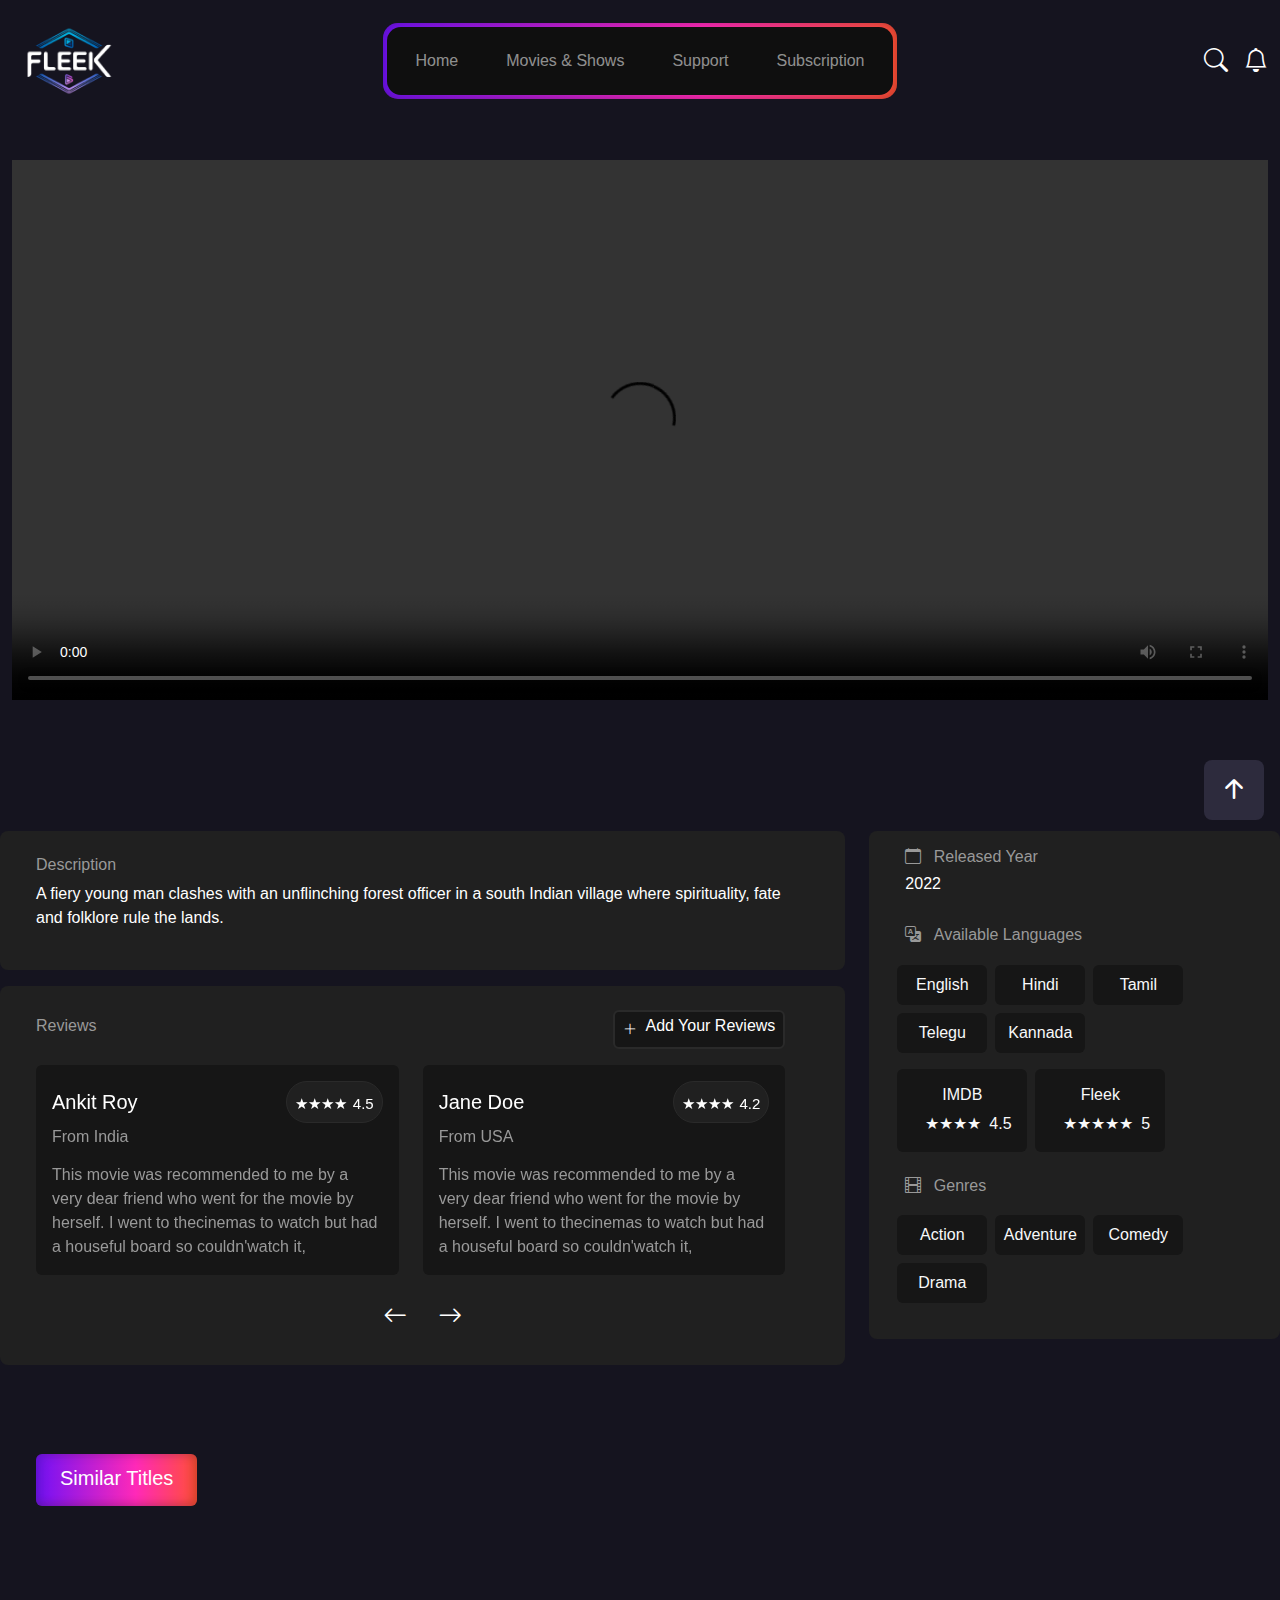
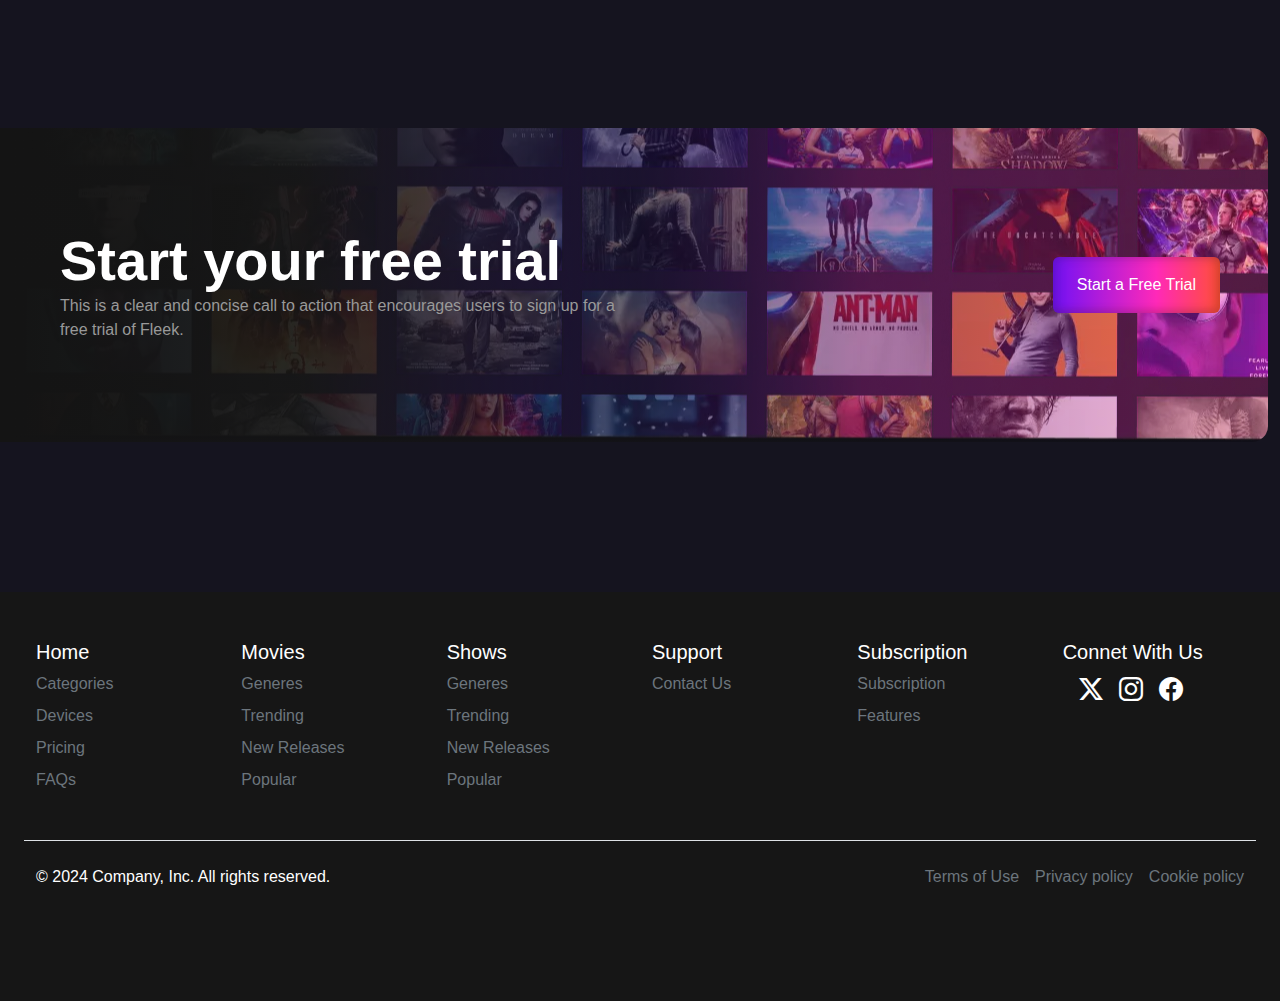
==== commit e50c8925: "add" ====
--- a/moviePlayer.html
+++ b/moviePlayer.html
@@ -3,7 +3,7 @@
   <head>
     <meta charset="UTF-8" />
     <meta name="viewport" content="width=device-width, initial-scale=1.0" />
-    <title>Movies player</title>
+    <title>Ott Platform - Movies player</title>
     <link
       rel="stylesheet"
       href="https://cdn.jsdelivr.net/npm/bootstrap-icons@1.11.3/font/bootstrap-icons.min.css" />
--- a/assets/css/style.css
+++ b/assets/css/style.css
@@ -101,8 +101,8 @@
   margin-top: 150px;
 }
 #subImg {
-  /* background-image: url(/assets/img/trial.png); */
-  background-image: url("../../assets/img/trial.png");
+  /* background-image: url(/assets/img/trial.webp); */
+  background-image: url("../../assets/img/trial.webp");
   background-repeat: no-repeat;
   background-position: center;
   height: 314px;
